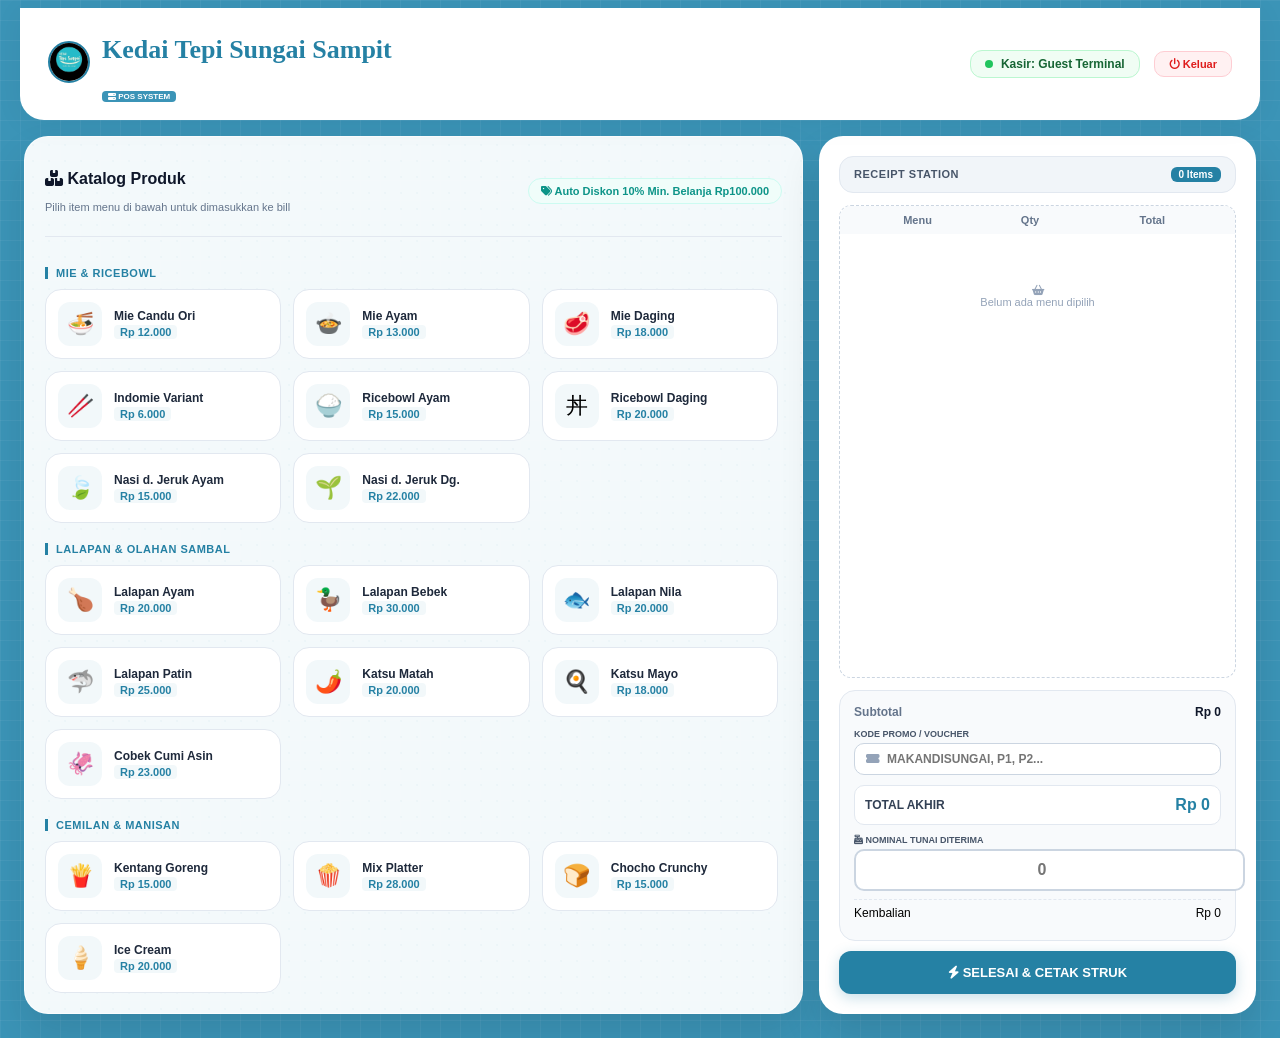
==== menudasbord.html @ a9a83aee "Add files via upload" ====
<!DOCTYPE html>
<html lang="id">
<head>
    <meta charset="UTF-8">
    <meta name="viewport" content="width=device-width, initial-scale=1.0">
    <title>Sistem POS Kasir Pro - Kedai Tepi sungai Sampit</title>
    
    <link rel="preconnect" href="https://fonts.googleapis.com">
    <link rel="preconnect" href="https://fonts.gstatic.com" crossorigin>
    <link href="https://fonts.googleapis.com/css2?family=Plus+Jakarta+Sans:wght@400;500;600;700;800&family=Caveat:wght@700&display=swap" rel="stylesheet">
    <link rel="stylesheet" href="https://cdnjs.cloudflare.com/ajax/libs/font-awesome/6.4.0/css/all.min.css">
    
    <link rel="stylesheet" href="menudasbord.css">
</head>
<body>

    <header class="curved-header">
        <div class="brand-area">
            <div class="logo-wrapper">
                <img src="logo.jpeg" alt="Logo" class="brand-logo">
            </div>
            <div class="brand-text">
                <h1 class="font-khas">Kedai Tepi Sungai Sampit</h1>
                <p class="pos-version-tag"><i class="fa-solid fa-server"></i> POS SYSTEM </p>
            </div>
        </div>
        
        <div class="user-info">
            <div class="status-badge">
                <span class="indicator-online animate-pulse"></span> 
                <span id="display-nama-kasir">Kasir: Pengguna</span>
            </div>
            <a href="login.html" class="btn-logout"><i class="fa-solid fa-power-off"></i> Keluar</a>
        </div>
    </header>

    <div class="dashboard-container">
        
        <section class="products-section glass-panel-katalog">
            <div class="section-header">
                <div class="header-title-group">
                    <h2 class="section-title"><i class="fa-solid fa-boxes-stacked"></i> Katalog Produk</h2>
                    <p class="section-subtitle">Pilih item menu di bawah untuk dimasukkan ke bill</p>
                </div>
                <span class="promo-badge"><i class="fa-solid fa-tags"></i> Auto Diskon 10% Min. Belanja Rp100.000</span>
            </div>
            
            <div class="scrollable-menu-area">
                <div class="category-container">
                    <div class="category-divider">Mie & Ricebowl</div>
                    <div class="products-grid">
                        <div class="product-card" onclick="tambahKeKeranjang('Mie Candu Ori', 12000)">
                            <div class="product-icon">🍜</div>
                            <div class="product-details">
                                <span class="product-name">Mie Candu Ori</span>
                                <span class="product-price-tag">Rp 12.000</span>
                            </div>
                        </div>
                        <div class="product-card" onclick="tambahKeKeranjang('Mie Ayam', 13000)">
                            <div class="product-icon">🍲</div>
                            <div class="product-details">
                                <span class="product-name">Mie Ayam</span>
                                <span class="product-price-tag">Rp 13.000</span>
                            </div>
                        </div>
                        <div class="product-card" onclick="tambahKeKeranjang('Mie Daging', 18000)">
                            <div class="product-icon">🥩</div>
                            <div class="product-details">
                                <span class="product-name">Mie Daging</span>
                                <span class="product-price-tag">Rp 18.000</span>
                            </div>
                        </div>
                        <div class="product-card" onclick="tambahKeKeranjang('Indomie All Variant', 6000)">
                            <div class="product-icon">🥢</div>
                            <div class="product-details">
                                <span class="product-name">Indomie Variant</span>
                                <span class="product-price-tag">Rp 6.000</span>
                            </div>
                        </div>
                        <div class="product-card" onclick="tambahKeKeranjang('Ricebowl Ayam', 15000)">
                            <div class="product-icon">🍚</div>
                            <div class="product-details">
                                <span class="product-name">Ricebowl Ayam</span>
                                <span class="product-price-tag">Rp 15.000</span>
                            </div>
                        </div>
                        <div class="product-card" onclick="tambahKeKeranjang('Ricebowl Daging', 20000)">
                            <div class="product-icon">丼</div>
                            <div class="product-details">
                                <span class="product-name">Ricebowl Daging</span>
                                <span class="product-price-tag">Rp 20.000</span>
                            </div>
                        </div>
                        <div class="product-card" onclick="tambahKeKeranjang('Nasi Jeruk Ayam', 15000)">
                            <div class="product-icon">🍃</div>
                            <div class="product-details">
                                <span class="product-name">Nasi d. Jeruk Ayam</span>
                                <span class="product-price-tag">Rp 15.000</span>
                            </div>
                        </div>
                        <div class="product-card" onclick="tambahKeKeranjang('Nasi Jeruk Daging', 22000)">
                            <div class="product-icon">🌱</div>
                            <div class="product-details">
                                <span class="product-name">Nasi d. Jeruk Dg.</span>
                                <span class="product-price-tag">Rp 22.000</span>
                            </div>
                        </div>
                    </div>
                </div>

                <div class="category-container">
                    <div class="category-divider">Lalapan & Olahan Sambal</div>
                    <div class="products-grid">
                        <div class="product-card" onclick="tambahKeKeranjang('Lalapan Ayam', 20000)">
                            <div class="product-icon">🍗</div>
                            <div class="product-details">
                                <span class="product-name">Lalapan Ayam</span>
                                <span class="product-price-tag">Rp 20.000</span>
                            </div>
                        </div>
                        <div class="product-card" onclick="tambahKeKeranjang('Lalapan Bebek', 30000)">
                            <div class="product-icon">🦆</div>
                            <div class="product-details">
                                <span class="product-name">Lalapan Bebek</span>
                                <span class="product-price-tag">Rp 30.000</span>
                            </div>
                        </div>
                        <div class="product-card" onclick="tambahKeKeranjang('Lalapan Nila', 20000)">
                            <div class="product-icon">🐟</div>
                            <div class="product-details">
                                <span class="product-name">Lalapan Nila</span>
                                <span class="product-price-tag">Rp 20.000</span>
                            </div>
                        </div>
                        <div class="product-card" onclick="tambahKeKeranjang('Lalapan Patin', 25000)">
                            <div class="product-icon">🦈</div>
                            <div class="product-details">
                                <span class="product-name">Lalapan Patin</span>
                                <span class="product-price-tag">Rp 25.000</span>
                            </div>
                        </div>
                        <div class="product-card" onclick="tambahKeKeranjang('Katsu Sambal Matah', 20000)">
                            <div class="product-icon">🌶️</div>
                            <div class="product-details">
                                <span class="product-name">Katsu Matah</span>
                                <span class="product-price-tag">Rp 20.000</span>
                            </div>
                        </div>
                        <div class="product-card" onclick="tambahKeKeranjang('Katsu Saos Mayo', 18000)">
                            <div class="product-icon">🍳</div>
                            <div class="product-details">
                                <span class="product-name">Katsu Mayo</span>
                                <span class="product-price-tag">Rp 18.000</span>
                            </div>
                        </div>
                        <div class="product-card" onclick="tambahKeKeranjang('Cobek Cumi Asin', 23000)">
                            <div class="product-icon">🦑</div>
                            <div class="product-details">
                                <span class="product-name">Cobek Cumi Asin</span>
                                <span class="product-price-tag">Rp 23.000</span>
                            </div>
                        </div>
                    </div>
                </div>

                <div class="category-container">
                    <div class="category-divider">Cemilan & Manisan</div>
                    <div class="products-grid">
                        <div class="product-card" onclick="tambahKeKeranjang('Kentang Goreng', 15000)">
                            <div class="product-icon">🍟</div>
                            <div class="product-details">
                                <span class="product-name">Kentang Goreng</span>
                                <span class="product-price-tag">Rp 15.000</span>
                            </div>
                        </div>
                        <div class="product-card" onclick="tambahKeKeranjang('Mix Platter', 28000)">
                            <div class="product-icon">🍿</div>
                            <div class="product-details">
                                <span class="product-name">Mix Platter</span>
                                <span class="product-price-tag">Rp 28.000</span>
                            </div>
                        </div>
                        <div class="product-card" onclick="tambahKeKeranjang('Roti Chocho Crunchy', 15000)">
                            <div class="product-icon">🍞</div>
                            <div class="product-details">
                                <span class="product-name">Chocho Crunchy</span>
                                <span class="product-price-tag">Rp 15.000</span>
                            </div>
                        </div>
                        <div class="product-card" onclick="tambahKeKeranjang('Ice Cream', 20000)">
                            <div class="product-icon">🍦</div>
                            <div class="product-details">
                                <span class="product-name">Ice Cream</span>
                                <span class="product-price-tag">Rp 20.000</span>
                            </div>
                        </div>
                    </div>
                </div>
            </div>
        </section>

        <section class="cart-section real-receipt">
            <div class="receipt-casual-bar">
                <span class="casual-tag">RECEIPT STATION</span>
                <span class="item-counter-badge" id="total-qty-counter">0 Items</span>
            </div>
            
            <div class="cart-table-container">
                <table class="cart-table">
                    <thead>
                        <tr>
                            <th>Menu</th>
                            <th style="text-align: center; width: 50px;">Qty</th>
                            <th style="text-align: right; width: 90px;">Total</th>
                            <th style="text-align: center; width: 40px;"></th>
                        </tr>
                    </thead>
                    <tbody id="isi-keranjang">
                        <tr id="empty-cart-row">
                            <td colspan="4" class="empty-state-text">
                                <i class="fa-solid fa-basket-shopping"></i><br>Belum ada menu dipilih
                            </td>
                        </tr>
                    </tbody>
                </table>
            </div>

            <div class="checkout-area">
                <div class="summary-row">
                    <span class="lbl">Subtotal</span>
                    <span id="subtotal" class="val bold-val">Rp 0</span>
                </div>
                
                <div class="summary-row automated-discount" id="row-diskon-auto" style="display: none;">
                    <span class="discount-label"><i class="fa-solid fa-circle-percentage"></i> Diskon Otomatis (10%)</span>
                    <span id="diskon-auto-val" class="discount-value">-Rp 0</span>
                </div>

                <div class="promo-input-group">
                    <label class="input-label-sm">KODE PROMO / VOUCHER</label>
                    <div class="input-with-icon">
                        <i class="fa-solid fa-ticket-simple"></i>
                        <input type="text" id="kode-promo" placeholder="MAKANDISUNGAI, P1, P2..." oninput="hitungTotalAkhir()">
                    </div>
                    <div id="promo-status"></div>
                </div>

                <div class="summary-row total-row-box">
                    <span class="total-lbl">TOTAL AKHIR</span>
                    <span id="total-harga" class="total-val">Rp 0</span>
                </div>

                <div class="payment-input">
                    <label class="input-label-sm"><i class="fa-solid fa-cash-register"></i> NOMINAL TUNAI DITERIMA</label>
                    <input type="number" id="uang-bayar" placeholder="0" oninput="hitungKembalian()">
                </div>

                <div class="summary-row change-box">
                    <span class="change-lbl">Kembalian</span>
                    <span id="kembalian" class="change-val">Rp 0</span>
                </div>
            </div>

            <button class="btn-cetak" onclick="prosesTransaksi()">
                <i class="fa-solid fa-bolt"></i> SELESAI & CETAK STRUK
            </button>
        </section>

    </div>

    <script>
window.onload = function() {
    const namaTersimpan = localStorage.getItem('namaKasirAktif');
    
    // Cari elemen tombol/status hijau di header dasbor kamu yang ada teks "Terminal 01 - Active"
    // Kita cari yang mengandung teks 'Terminal 01' untuk diganti namanya
    const statusElements = document.getElementsByTagName('button'); 
    // Atau jika itu berbentuk span/div biasa, kita cari element yang berisi teks tersebut:
    
    // Biar paling akurat dan tidak salah sasaran, cari elemen yang contains teks 'Terminal' 
    // atau ganti baris window.onload kamu dengan ini:
    let elemenStatus = Array.from(document.querySelectorAll('span, div, button, a')).find(el => el.textContent.includes('Terminal 01'));
    
    if (elemenStatus && namaTersimpan) {
        elemenStatus.innerHTML = '<span class="indicator-online"></span> ' + namaTersimpan + ' - Active';
    }
};
        let keranjang = [];
        let subtotal = 0;
        let diskonOtomatis = 0;
        let totalAkhir = 0;

        // FUNGSI UTAMA UNTUK MENGAMBIL NAMA KASIR DARI HALAMAN LOGIN
        window.onload = function() {
            const namaTersimpan = localStorage.getItem('namaKasirAktif');
            if (namaTersimpan) {
                document.getElementById('display-nama-kasir').innerText = "Kasir: " + namaTersimpan;
            } else {
                document.getElementById('display-nama-kasir').innerText = "Kasir: Guest Terminal";
            }
        };

        function tambahKeKeranjang(nama, harga) {
            let itemSama = keranjang.find(item => item.nama === nama);
            if (itemSama) {
                itemSama.qty += 1;
            } else {
                keranjang.push({ nama: nama, harga: harga, qty: 1 });
            }
            updateTampilanKasir();
        }

        function hapusItem(index) {
            keranjang.splice(index, 1);
            updateTampilanKasir();
        }

        function updateTampilanKasir() {
            const tbody = document.getElementById('isi-keranjang');
            tbody.innerHTML = '';
            subtotal = 0;
            let totalQty = 0;

            if (keranjang.length === 0) {
                tbody.innerHTML = `
                    <tr id="empty-cart-row">
                        <td colspan="4" class="empty-state-text">
                            <i class="fa-solid fa-basket-shopping"></i><br>Belum ada menu dipilih
                        </td>
                    </tr>
                `;
                document.getElementById('total-qty-counter').innerText = '0 Items';
            } else {
                keranjang.forEach((item, index) => {
                    let totalItem = item.harga * item.qty;
                    subtotal += totalItem;
                    totalQty += item.qty;

                    tbody.innerHTML += `
                        <tr class="cart-item-row">
                            <td class="item-name">${item.nama}</td>
                            <td class="item-qty">${item.qty}x</td>
                            <td class="item-total">Rp ${totalItem.toLocaleString('id-ID')}</td>
                            <td style="text-align: center;">
                                <button class="btn-delete" onclick="hapusItem(${index})">
                                    <i class="fa-solid fa-trash-can"></i>
                                </button>
                            </td>
                        </tr>
                    `;
                });
                document.getElementById('total-qty-counter').innerText = totalQty + ' Items';
            }

            const rowDiskonAuto = document.getElementById('row-diskon-auto');
            if (subtotal >= 100000) {
                diskonOtomatis = subtotal * 0.10;
                document.getElementById('diskon-auto-val').innerText = '-Rp ' + diskonOtomatis.toLocaleString('id-ID');
                rowDiskonAuto.style.display = 'flex';
            } else {
                diskonOtomatis = 0;
                rowDiskonAuto.style.display = 'none';
            }

            document.getElementById('subtotal').innerText = 'Rp ' + subtotal.toLocaleString('id-ID');
            hitungTotalAkhir(); 
        }

        function hitungTotalAkhir() {
            const kode = document.getElementById('kode-promo').value.toUpperCase().trim();
            const statusPromo = document.getElementById('promo-status');
            let diskonVoucherPersen = 0;

            if (subtotal > 0) {
                if (kode === "MAKANDISUNGAI") {
                    diskonVoucherPersen = 0.05; // 5% diskon tambahan
                    statusPromo.innerText = "✓ Kode MAKANDISUNGAI Aktif: Potongan 5%";
                    statusPromo.className = "success";
                } else if (kode === "P1") {
                    diskonVoucherPersen = 0.10; 
                    statusPromo.innerText = "✓ Kode P1 Aktif: Potongan 10%";
                    statusPromo.className = "success";
                } else if (kode === "P2") {
                    diskonVoucherPersen = 0.25; 
                    statusPromo.innerText = "✓ Kode P2 Aktif: Potongan 25%";
                    statusPromo.className = "success";
                } else if (kode === "P3") {
                    diskonVoucherPersen = 0.15; 
                    statusPromo.innerText = "✓ Kode P3 Aktif: Potongan 15%";
                    statusPromo.className = "success";
                } else if (kode === "P4") {
                    diskonVoucherPersen = 0.05; 
                    statusPromo.innerText = "✓ Kode P4 Aktif: Potongan 5%";
                    statusPromo.className = "success";
                } else {
                    diskonVoucherPersen = 0;
                    if (kode !== "") {
                        statusPromo.innerText = "✗ Kode tidak terdaftar";
                        statusPromo.className = "error";
                    } else {
                        statusPromo.innerText = "";
                    }
                }
            } else {
                diskonVoucherPersen = 0;
                statusPromo.innerText = "";
            }

            let diskonVoucherNilai = subtotal * diskonVoucherPersen;
            totalAkhir = subtotal - diskonOtomatis - diskonVoucherNilai;
            if (totalAkhir < 0) totalAkhir = 0;

            document.getElementById('total-harga').innerText = 'Rp ' + totalAkhir.toLocaleString('id-ID');
            hitungKembalian();
        }

        function hitungKembalian() {
            const uangBayar = parseFloat(document.getElementById('uang-bayar').value) || 0;
            const kembalianSpan = document.getElementById('kembalian');
            
            if (uangBayar >= totalAkhir && totalAkhir > 0) {
                let sisa = uangBayar - totalAkhir;
                kembalianSpan.innerText = 'Rp ' + sisa.toLocaleString('id-ID');
                kembalianSpan.style.color = '#2581a4';
            } else {
                kembalianSpan.innerText = 'Rp 0';
                if(uangBayar < totalAkhir && uangBayar > 0) {
                     kembalianSpan.innerText = 'Nominal Kurang';
                     kembalianSpan.style.color = '#ef4444';
                }
            }
        }

        function prosesTransaksi() {
            const uangBayar = parseFloat(document.getElementById('uang-bayar').value) || 0;

            if (keranjang.length === 0) {
                alert('Keranjang belanja kosong! Silakan pilih menu terlebih dahulu.');
                return;
            }
            if (uangBayar < totalAkhir) {
                alert('Gagal memproses transaksi. Uang tunai yang dibayarkan kurang!');
                return;
            }

            const kode = document.getElementById('kode-promo').value.toUpperCase().trim();
            let rincianStruk = `Total Belanja : Rp ${subtotal.toLocaleString('id-ID')}\n`;
            if(diskonOtomatis > 0) rincianStruk += `Diskon Otomatis (10%) : -Rp ${diskonOtomatis.toLocaleString('id-ID')}\n`;
            
            let voucherPersen = 0;
            if (kode === "MAKANDISUNGAI" || kode === "P4") voucherPersen = 0.05;
            else if (kode === "P1") voucherPersen = 0.10;
            else if (kode === "P2") voucherPersen = 0.25;
            else if (kode === "P3") voucherPersen = 0.15;
            
            if(voucherPersen > 0) {
                rincianStruk += `Voucher Promo (${kode}) : -Rp ${(subtotal * voucherPersen).toLocaleString('id-ID')}\n`;
            }

            rincianStruk += `------------------------------------\n`;
            rincianStruk += `TOTAL BILL    : Rp ${totalAkhir.toLocaleString('id-ID')}\n`;
            rincianStruk += `Tunai Masuk   : Rp ${uangBayar.toLocaleString('id-ID')}\n`;
            rincianStruk += `Kembalian     : Rp ${(uangBayar - totalAkhir).toLocaleString('id-ID')}`;

            alert('======= TRANSMISSION SUCCESS =======\n\n' + rincianStruk + '\n\nStruk berhasil dicetak ke thermal printer!');
            
            keranjang = [];
            document.getElementById('uang-bayar').value = '';
            document.getElementById('kode-promo').value = '';
            updateTampilanKasir();
        }
    </script>
</body>
</html>
---- menudasbord.css ----
/* --- OVERHAUL PREMIUM POS ENGINE v3.0 --- */
•	{
    Box-sizing: border-box;
    Margin: 0;
    Padding: 0;
    -webkit-font-smoothing: antialiased;
}

Body {
    Font-family: ‘Plus Jakarta Sans’, sans-serif;
    /* Menyerasikan background blueprint grid seperti login page milikmu */
    Background-color: #3b94b7;
    Background-image: 
        Linear-gradient(rgba(255,255,255,.05) 1px, transparent 1px),
        Linear-gradient(90deg, rgba(255,255,255,.05) 1px, transparent 1px);
    Background-size: 20px 20px;
    Min-height: 100vh;
    Display: flex;
    Flex-direction: column;
}

.font-khas {
    Font-family: ‘Caveat’, cursive;
    Font-size: 26px !important;
    Color: #2581a4 !important;
    Font-weight: 800;
}

/* --- PERBAIKAN ZONA MERAH: HEADER RINGKAS & MELENGKUNG MODIS --- */
.curved-header {
    Background: #ffffff;
    Padding: 10px 28px; /* Lebih tipis tidak melebar kaku */
    Display: flex;
    Justify-content: space-between;
    Align-items: center;
    Box-shadow: 0 4px 30px rgba(0, 0, 0, 0.05);
    Border-radius: 0 0 24px 24px; /* Sudut bawah dibuat melengkung modern */
    Margin: 0 12px;
    Position: relative;
    z-index: 10;
}

.brand-area {
    Display: flex;
    Align-items: center;
    Gap: 12px;
}

.logo-wrapper .brand-logo {
    Width: 38px;
    Height: 38px;
    Border-radius: 50%;
    Object-fit: cover;
    Border: 2px solid #2581a4;
}

.pos-version-tag {
    Font-size: 8px;
    Color: #ffffff;
    Background: #3b94b7;
    Font-weight: 800;
    Padding: 1px 6px;
    Border-radius: 4px;
    Display: inline-block;
}

.user-info {
    Display: flex;
    Align-items: center;
    Gap: 14px;
}

/* ZONA UNGU: STATUS BADGE LOGIN DINAMIS KASIR */
.status-badge {
    Background: #f0fdf4;
    Color: #166534;
    Padding: 6px 14px;
    Border-radius: 12px;
    Font-size: 12px;
    Font-weight: 700;
    Display: flex;
    Align-items: center;
    Gap: 8px;
    Border: 1px solid #bbf7d0;
}

.indicator-online {
    Width: 8px;
    Height: 8px;
    Background: #22c55e;
    Border-radius: 50%;
}

.btn-logout {
    Background: #fff1f2;
    Color: #df1c1c;
    Padding: 6px 14px;
    Border-radius: 10px;
    Font-size: 11px;
    Font-weight: 700;
    Text-decoration: none;
    Border: 1px solid #fecdd3;
    Transition: all 0.2s;
}
.btn-logout:hover { background: #ffe4e6; }

/* --- GRID MASTER CONTAINER --- */
.dashboard-container {
    Flex: 1;
    Display: flex;
    Padding: 16px;
    Gap: 16px;
}

/* PERBAIKAN ZONA BIRU: PANEL KATALOG DIASAH BIAR GAK POLOS PUTIH */
.glass-panel-katalog {
    Flex: 2.6;
    Background: rgba(255, 255, 255, 0.94);
    /* Memberikan tekstur bayangan grid halus di dalam box katalog */
    Background-image: radial-gradient(rgba(37, 129, 164, 0.03) 1px, transparent 0);
    Background-size: 16px 16px;
    Border-radius: 24px;
    Padding: 20px;
    Border: 1px solid rgba(255, 255, 255, 0.7);
    Box-shadow: 0 20px 40px rgba(0, 0, 0, 0.1);
    Display: flex;
    Flex-direction: column;
}

.section-header {
    Display: flex;
    Justify-content: space-between;
    Align-items: center;
    Border-bottom: 1px solid #e2e8f0;
    Padding-bottom: 12px;
    Margin-bottom: 10px;
}

.header-title-group .section-title {
    Font-size: 16px;
    Font-weight: 800;
    Color: #0f172a;
}

.header-title-group .section-subtitle {
    Font-size: 11px;
    Color: #64748b;
}

.promo-badge {
    Font-size: 11px;
    Background: #f0fdfa;
    Color: #0d9488;
    Padding: 6px 12px;
    Border-radius: 30px;
    Font-weight: 700;
    Border: 1px solid #ccfbf1;
}

.scrollable-menu-area {
    Flex: 1;
    Overflow-y: auto;
    Padding-right: 4px;
}

.category-divider {
    Font-size: 11px;
    Font-weight: 800;
    Text-transform: uppercase;
    Color: #2581a4;
    Letter-spacing: 0.5px;
    Margin: 20px 0 10px 0;
    Border-left: 3.5px solid #2581a4;
    Padding-left: 8px;
}

.products-grid {
    Display: grid;
    Grid-template-columns: repeat(auto-fill, minmax(185px, 1fr));
    Gap: 12px;
}

.product-card {
    Background: #ffffff;
    Border: 1px solid #e2e8f0;
    Border-radius: 16px;
    Padding: 12px;
    Display: flex;
    Align-items: center;
    Gap: 12px;
    Cursor: pointer;
    Transition: all 0.2s ease;
}
.product-card:hover {
    Border-color: #2581a4;
    Box-shadow: 0 8px 20px rgba(37, 129, 164, 0.12);
    Transform: translateY(-2px);
}

.product-icon {
    Font-size: 22px;
    Background: rgba(37, 129, 164, 0.06);
    Width: 44px;
    Height: 44px;
    Display: flex;
    Justify-content: center;
    Align-items: center;
    Border-radius: 12px;
    Flex-shrink: 0;
}

.product-details {
    Display: flex;
    Flex-direction: column;
    Gap: 2px;
}

.product-name {
    Font-size: 12px;
    Font-weight: 700;
    Color: #1e293b;
}

.product-price-tag {
    Font-size: 11px;
    Color: #2581a4;
    Background: rgba(37, 129, 164, 0.06);
    Padding: 1px 6px;
    Border-radius: 4px;
    Font-weight: 800;
    Width: max-content;
}

/* --- PERBAIKAN ZONA HIJAU: GERIGI DIHAPUS, DIGANTI CASUAL STRIP --- */
.real-receipt {
    Flex: 1.4;
    Background: #ffffff;
    Border-radius: 24px;
    Padding: 20px;
    Box-shadow: 0 20px 40px rgba(0,0,0,0.12);
    Display: flex;
    Flex-direction: column;
}

/* Pengganti gerigi hijau, jadi bar judul kasual yang elegan */
.receipt-casual-bar {
    Display: flex;
    Justify-content: space-between;
    Align-items: center;
    Background: #f1f5f9;
    Padding: 10px 14px;
    Border-radius: 14px;
    Margin-bottom: 12px;
    Border: 1px solid #e2e8f0;
}

.casual-tag {
    Font-size: 11px;
    Font-weight: 800;
    Color: #475569;
    Letter-spacing: 0.5px;
}

.item-counter-badge {
    Font-size: 10px;
    Background: #2581a4;
    Color: white;
    Padding: 2px 8px;
    Border-radius: 6px;
    Font-weight: 700;
}

.cart-table-container {
    Flex: 1;
    Overflow-y: auto;
    Margin-bottom: 12px;
    Border: 1px dashed #cbd5e1;
    Border-radius: 12px;
}

.cart-table {
    Width: 100%;
    Border-collapse: collapse;
}

.cart-table th {
    Background: #f8fafc;
    Color: #64748b;
    Padding: 8px 10px;
    Font-size: 11px;
    Font-weight: 700;
}

.cart-item-row td {
    Padding: 10px;
    Border-bottom: 1px dashed #e2e8f0;
    Font-size: 12px;
}

.item-name { font-weight: 600; color: #1e293b; }
.item-qty { text-align: center; font-weight: 700; color: #475569; }
.item-total { text-align: right; font-weight: 800; color: #0f172a; }

.empty-state-text {
    Text-align: center;
    Padding: 50px 0;
    Color: #94a3b8;
    Font-size: 11px;
}

.btn-delete {
    Background: none;
    Border: none;
    Color: #94a3b8;
    Cursor: pointer;
}
.btn-delete:hover { color: #ef4444; }

/* --- CHECKOUT PRICING AREA --- */
.checkout-area {
    Background: #f8fafc;
    Border-radius: 16px;
    Padding: 14px;
    Border: 1px solid #e2e8f0;
}

.summary-row {
    Display: flex;
    Justify-content: space-between;
    Align-items: center;
    Margin-bottom: 6px;
    Font-size: 12px;
}
.summary-row .lbl { color: #64748b; font-weight: 600; }
.summary-row .bold-val { font-weight: 800; color: #0f172a; }

.automated-discount {
    Background: #fff1f2;
    Padding: 6px 10px;
    Border-radius: 8px;
    Border: 1px dashed #fecdd3;
}
.discount-label { color: #dc2626; font-weight: 700; }
.discount-value { color: #b91c1c; font-weight: 800; }

.promo-input-group { margin: 10px 0; }
.input-label-sm {
    Display: block;
    Font-size: 9px;
    Font-weight: 800;
    Color: #475569;
    Margin-bottom: 4px;
}

.input-with-icon {
    Position: relative;
    Display: flex;
    Align-items: center;
}
.input-with-icon i {
    Position: absolute;
    Left: 12px;
    Color: #94a3b8;
    Font-size: 12px;
}
.promo-input-group input {
    Width: 100%;
    Padding: 8px 10px 8px 32px;
    Border: 1px solid #cbd5e1;
    Border-radius: 10px;
    Font-size: 12px;
    Font-weight: 600;
    Outline: none;
}

#promo-status { font-size: 10px; margin-top: 3px; font-weight: 700; }
#promo-status.success { color: #0d9488; }
#promo-status.error { color: #ea580c; }

.total-row-box {
    Background: #ffffff;
    Border: 1px solid #e2e8f0;
    Padding: 10px;
    Border-radius: 10px;
    Margin: 10px 0;
}
.total-lbl { font-size: 12px; font-weight: 800; color: #334155; }
.total-val { font-size: 16px; font-weight: 800; color: #2581a4; }

.payment-input input {
    Width: 100%;
    Padding: 10px;
    Border: 2px solid #cbd5e1;
    Border-radius: 10px;
    Font-size: 16px;
    Font-weight: 800;
    Text-align: center;
    Outline: none;
}
.payment-input input:focus { border-color: #2581a4; }

.change-box {
    Margin-top: 8px;
    Border-top: 1px dashed #e2e8f0;
    Padding-top: 6px;
}

.btn-cetak {
    Width: 100%;
    Padding: 14px;
    Background: #2581a4;
    Color: white;
    Border: none;
    Border-radius: 12px;
    Font-size: 13px;
    Font-weight: 800;
    Cursor: pointer;
    Margin-top: 10px;
    Box-shadow: 0 4px 14px rgba(37, 129, 164, 0.25);
}
.btn-cetak:hover { background: #1b637e; }

@media (max-width: 768px) {
    .dashboard-container { flex-direction: column; }
    .curved-header { margin: 0; border-radius: 0; }
}
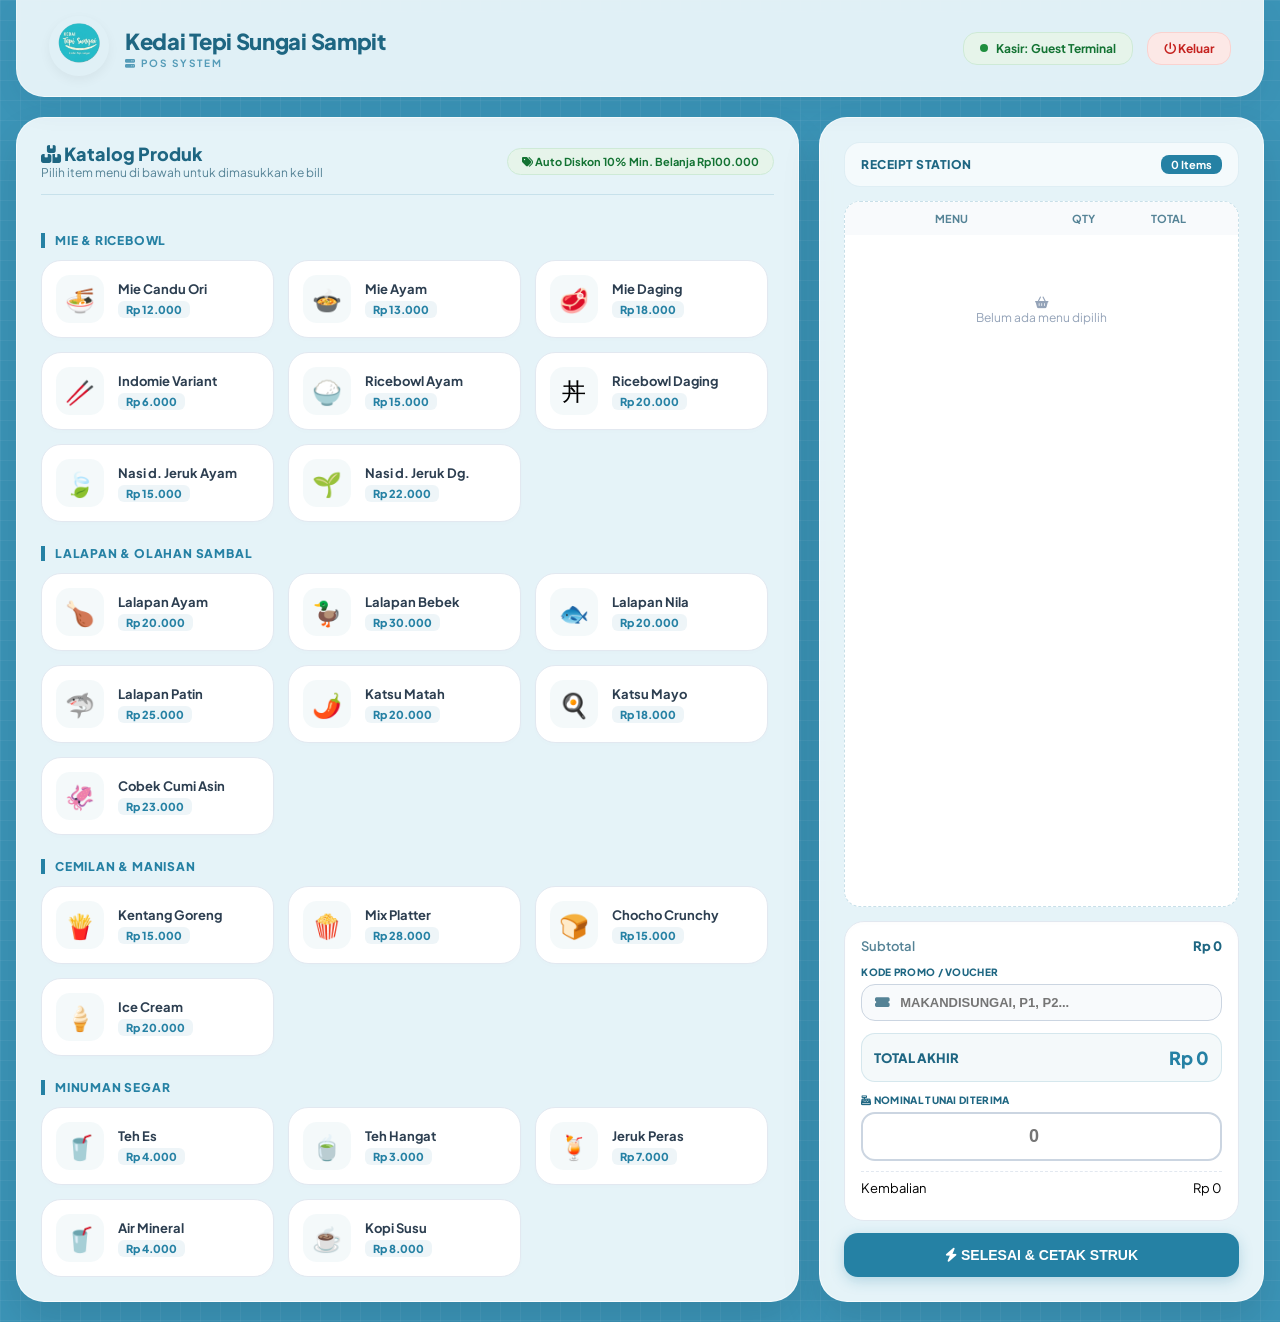
==== commit 0fb9579e: "Add files via upload" ====
--- a/menudasbord.html
+++ b/menudasbord.html
@@ -17,7 +17,7 @@
     <header class="curved-header">
         <div class="brand-area">
             <div class="logo-wrapper">
-                <img src="logo.jpeg" alt="Logo" class="brand-logo">
+                <img src="logo.png" alt="Logo" class="brand-logo">
             </div>
             <div class="brand-text">
                 <h1 class="font-khas">Kedai Tepi Sungai Sampit</h1>
@@ -30,7 +30,7 @@
                 <span class="indicator-online animate-pulse"></span> 
                 <span id="display-nama-kasir">Kasir: Pengguna</span>
             </div>
-            <a href="login.html" class="btn-logout"><i class="fa-solid fa-power-off"></i> Keluar</a>
+            <a href="index.html" class="btn-logout"><i class="fa-solid fa-power-off"></i> Keluar</a>
         </div>
     </header>
 
@@ -196,6 +196,48 @@
                         </div>
                     </div>
                 </div>
+
+                <div class="category-container">
+                    <div class="category-divider">Minuman Segar</div>
+                    <div class="products-grid">
+                        <div class="product-card" onclick="tambahKeKeranjang('Teh Es', 4000)">
+                            <div class="product-icon">🥤</div>
+                            <div class="product-details">
+                                <span class="product-name">Teh Es</span>
+                                <span class="product-price-tag">Rp 4.000</span>
+                            </div>
+                        </div>
+                        <div class="product-card" onclick="tambahKeKeranjang('Teh Hangat', 3000)">
+                            <div class="product-icon">🍵</div>
+                            <div class="product-details">
+                                <span class="product-name">Teh Hangat</span>
+                                <span class="product-price-tag">Rp 3.000</span>
+                            </div>
+                        </div>
+                        <div class="product-card" onclick="tambahKeKeranjang('Jeruk Peras', 7000)">
+                            <div class="product-icon">🍹</div>
+                            <div class="product-details">
+                                <span class="product-name">Jeruk Peras</span>
+                                <span class="product-price-tag">Rp 7.000</span>
+                            </div>
+                        </div>
+                        <div class="product-card" onclick="tambahKeKeranjang('Air Mineral', 4000)">
+                            <div class="product-icon">🥤</div>
+                            <div class="product-details">
+                                <span class="product-name">Air Mineral</span>
+                                <span class="product-price-tag">Rp 4.000</span>
+                            </div>
+                        </div>
+                        <div class="product-card" onclick="tambahKeKeranjang('Kopi Susu', 8000)">
+                            <div class="product-icon">☕</div>
+                            <div class="product-details">
+                                <span class="product-name">Kopi Susu</span>
+                                <span class="product-price-tag">Rp 8.000</span>
+                            </div>
+                        </div>
+                    </div>
+                </div>
+
             </div>
         </section>
 
@@ -267,24 +309,72 @@
         </section>
 
     </div>
+    <div id="receipt-modal-overlay" class="modal-overlay">
+    <div class="receipt-paper animate-slide-up">
+        <div class="receipt-paper-header">
+            <div class="receipt-logo">☕</div>
+            <h3 class="receipt-shop-name">Kedai Tepi Sungai</h3>
+            <p class="receipt-shop-addr">Sampit, Kalimantan Tengah</p>
+            <div class="receipt-line-divider"></div>
+            <div class="receipt-meta-info">
+                <span id="receipt-date-time">24/06/2026 -- 21:24</span>
+                <span id="receipt-cashier-name">Kasir: Pengguna</span>
+            </div>
+            <div class="receipt-line-divider"></div>
+        </div>
+
+        <div class="receipt-paper-body">
+            <table class="receipt-items-table">
+                <tbody id="receipt-items-list">
+                    </tbody>
+            </table>
+            <div class="receipt-line-divider"></div>
+        </div>
+
+        <div class="receipt-paper-footer">
+            <div class="receipt-bill-row">
+                <span>Total Belanja</span>
+                <span id="rcp-subtotal">Rp 0</span>
+            </div>
+            <div class="receipt-bill-row text-danger" id="rcp-row-diskon" style="display: none;">
+                <span>Diskon Otomatis (10%)</span>
+                <span id="rcp-diskon">-Rp 0</span>
+            </div>
+            <div class="receipt-bill-row text-danger" id="rcp-row-voucher" style="display: none;">
+                <span id="rcp-voucher-lbl">Voucher Promo</span>
+                <span id="rcp-voucher-val">-Rp 0</span>
+            </div>
+            <div class="receipt-line-divider"></div>
+            <div class="receipt-bill-row rcp-bold-total">
+                <span>TOTAL BILL</span>
+                <span id="rcp-total">Rp 0</span>
+            </div>
+            <div class="receipt-bill-row">
+                <span>Tunai Masuk</span>
+                <span id="rcp-cash">Rp 0</span>
+            </div>
+            <div class="receipt-bill-row">
+                <span>Kembalian</span>
+                <span id="rcp-change">Rp 0</span>
+            </div>
+            <div class="receipt-line-divider"></div>
+            <p class="receipt-thank-msg">~ Terima Kasih Atas Kunjungan Anda ~<br>Powered by Typoart Engine</p>
+        </div>
+        
+        <div class="receipt-zigzag-bottom"></div>
+    </div>
+
+    <div class="receipt-action-panel">
+        <button class="btn-action-rcp btn-rcp-print" onclick="window.print()">
+            <i class="fa-solid fa-print"></i> Cetak Struk
+        </button>
+        <button class="btn-action-rcp btn-rcp-close" onclick="tutupModalResi()">
+            <i class="fa-solid fa-circle-xmark"></i> Tutup Kasir
+        </button>
+    </div>
+</div>
 
     <script>
-window.onload = function() {
-    const namaTersimpan = localStorage.getItem('namaKasirAktif');
-    
-    // Cari elemen tombol/status hijau di header dasbor kamu yang ada teks "Terminal 01 - Active"
-    // Kita cari yang mengandung teks 'Terminal 01' untuk diganti namanya
-    const statusElements = document.getElementsByTagName('button'); 
-    // Atau jika itu berbentuk span/div biasa, kita cari element yang berisi teks tersebut:
-    
-    // Biar paling akurat dan tidak salah sasaran, cari elemen yang contains teks 'Terminal' 
-    // atau ganti baris window.onload kamu dengan ini:
-    let elemenStatus = Array.from(document.querySelectorAll('span, div, button, a')).find(el => el.textContent.includes('Terminal 01'));
-    
-    if (elemenStatus && namaTersimpan) {
-        elemenStatus.innerHTML = '<span class="indicator-online"></span> ' + namaTersimpan + ' - Active';
-    }
-};
         let keranjang = [];
         let subtotal = 0;
         let diskonOtomatis = 0;
@@ -298,6 +388,12 @@
             } else {
                 document.getElementById('display-nama-kasir').innerText = "Kasir: Guest Terminal";
             }
+
+            // Integrasi logika pengecekan Terminal 01 dari script pertamamu agar tetap berjalan aman
+            let elemenStatus = Array.from(document.querySelectorAll('span, div, button, a')).find(el => el.textContent.includes('Terminal 01'));
+            if (elemenStatus && namaTersimpan) {
+                elemenStatus.innerHTML = '<span class="indicator-online"></span> ' + namaTersimpan + ' - Active';
+            }
         };
 
         function tambahKeKeranjang(nama, harga) {
@@ -305,7 +401,7 @@
             if (itemSama) {
                 itemSama.qty += 1;
             } else {
-                keranjang.push({ nama: nama, harga: harga, qty: 1 });
+                key = keranjang.push({ nama: nama, harga: harga, qty: 1 });
             }
             updateTampilanKasir();
         }
@@ -373,7 +469,7 @@
 
             if (subtotal > 0) {
                 if (kode === "MAKANDISUNGAI") {
-                    diskonVoucherPersen = 0.05; // 5% diskon tambahan
+                    diskonVoucherPersen = 0.05; 
                     statusPromo.innerText = "✓ Kode MAKANDISUNGAI Aktif: Potongan 5%";
                     statusPromo.className = "success";
                 } else if (kode === "P1") {
@@ -431,7 +527,7 @@
             }
         }
 
-        function prosesTransaksi() {
+       function prosesTransaksi() {
             const uangBayar = parseFloat(document.getElementById('uang-bayar').value) || 0;
 
             if (keranjang.length === 0) {
@@ -443,27 +539,68 @@
                 return;
             }
 
+            // 1. SET METADATA STRUK
+            const sekarang = new Date();
+            const formatWaktu = sekarang.toLocaleDateString('id-ID') + ' -- ' + sekarang.toLocaleTimeString('id-ID', {hour: '2-digit', minute:'2-digit'});
+            document.getElementById('receipt-date-time').innerText = formatWaktu;
+            
+            const namaKasir = localStorage.getItem('namaKasirAktif') || "Guest Terminal";
+            document.getElementById('receipt-cashier-name').innerText = "Kasir: " + namaKasir;
+
+            // 2. RENDER DAFTAR BARANG KE DALAM KERTAS STRUK
+            const listResi = document.getElementById('receipt-items-list');
+            listResi.innerHTML = '';
+            
+            keranjang.forEach(item => {
+                let totalItem = item.harga * item.qty;
+                listResi.innerHTML += `
+                    <tr>
+                        <td>${item.nama}</td>
+                        <td class="rcp-item-qty">${item.qty}x</td>
+                        <td class="rcp-item-price">Rp ${totalItem.toLocaleString('id-ID')}</td>
+                    </tr>
+                `;
+            });
+
+            // 3. HITUNG RINCIAN FINANSIAL DI STRUK
+            document.getElementById('rcp-subtotal').innerText = 'Rp ' + subtotal.toLocaleString('id-ID');
+            
+            if (diskonOtomatis > 0) {
+                document.getElementById('rcp-diskon').innerText = '-Rp ' + diskonOtomatis.toLocaleString('id-ID');
+                document.getElementById('rcp-row-diskon').style.display = 'flex';
+            } else {
+                document.getElementById('rcp-row-diskon').style.display = 'none';
+            }
+
             const kode = document.getElementById('kode-promo').value.toUpperCase().trim();
-            let rincianStruk = `Total Belanja : Rp ${subtotal.toLocaleString('id-ID')}\n`;
-            if(diskonOtomatis > 0) rincianStruk += `Diskon Otomatis (10%) : -Rp ${diskonOtomatis.toLocaleString('id-ID')}\n`;
-            
             let voucherPersen = 0;
             if (kode === "MAKANDISUNGAI" || kode === "P4") voucherPersen = 0.05;
             else if (kode === "P1") voucherPersen = 0.10;
             else if (kode === "P2") voucherPersen = 0.25;
             else if (kode === "P3") voucherPersen = 0.15;
+
+            if (voucherPersen > 0) {
+                let nilaiVoucher = subtotal * voucherPersen;
+                document.getElementById('rcp-voucher-lbl').innerText = `Voucher Promo (${kode})`;
+                document.getElementById('rcp-voucher-val').innerText = '-Rp ' + nilaiVoucher.toLocaleString('id-ID');
+                document.getElementById('rcp-row-voucher').style.display = 'flex';
+            } else {
+                document.getElementById('rcp-row-voucher').style.display = 'none';
+            }
+
+            document.getElementById('rcp-total').innerText = 'Rp ' + totalAkhir.toLocaleString('id-ID');
+            document.getElementById('rcp-cash').innerText = 'Rp ' + uangBayar.toLocaleString('id-ID');
+            document.getElementById('rcp-change').innerText = 'Rp ' + (uangBayar - totalAkhir).toLocaleString('id-ID');
+
+            // 4. MUNCULKAN MODAL POPUP ESTETIK
+            document.getElementById('receipt-modal-overlay').style.display = 'flex';
+        }
+
+        // FUNGSI UNTUK MENUTUP MODAL & MERESET KASIR
+        function tutupModalResi() {
+            document.getElementById('receipt-modal-overlay').style.display = 'none';
             
-            if(voucherPersen > 0) {
-                rincianStruk += `Voucher Promo (${kode}) : -Rp ${(subtotal * voucherPersen).toLocaleString('id-ID')}\n`;
-            }
-
-            rincianStruk += `------------------------------------\n`;
-            rincianStruk += `TOTAL BILL    : Rp ${totalAkhir.toLocaleString('id-ID')}\n`;
-            rincianStruk += `Tunai Masuk   : Rp ${uangBayar.toLocaleString('id-ID')}\n`;
-            rincianStruk += `Kembalian     : Rp ${(uangBayar - totalAkhir).toLocaleString('id-ID')}`;
-
-            alert('======= TRANSMISSION SUCCESS =======\n\n' + rincianStruk + '\n\nStruk berhasil dicetak ke thermal printer!');
-            
+            // Bersihkan data kasir setelah transaksi selesai
             keranjang = [];
             document.getElementById('uang-bayar').value = '';
             document.getElementById('kode-promo').value = '';
@@ -471,4 +608,4 @@
         }
     </script>
 </body>
-</html>
+</html>
--- a/menudasbord.css
+++ b/menudasbord.css
@@ -1,426 +1,661 @@
-/* --- OVERHAUL PREMIUM POS ENGINE v3.0 --- */
-•	{
-    Box-sizing: border-box;
-    Margin: 0;
-    Padding: 0;
+/* ==========================================================================
+   OVERHAUL PREMIUM POS ENGINE v3.1 - LOGIN ALIGNED REVISION
+   ========================================================================== */
+:root {
+    /* Base Engine Environment Colors */
+    --ui-bg-ocean-depth: #2c7d9e;
+    --ui-bg-mesh-surface: #3b94b7;
+    --glass-solid-canvas: rgba(240, 249, 252, 0.96);
+    --glass-liquid-canvas: rgba(255, 255, 255, 0.88);
+    --glass-rim-heavy: rgba(255, 255, 255, 0.75);
+    --glass-rim-light: rgba(255, 255, 255, 0.4);
+    
+    /* Strict Synchronization with Login Page Button Primary Identity */
+    --brand-core-color: #2581a4;
+    --brand-dark-gradient: #1e6682;
+    --brand-light-tint: #f0f8fa;
+    --brand-glow-aura: rgba(37, 129, 164, 0.28);
+    --brand-glow-intense: rgba(37, 129, 164, 0.45);
+    
+    /* High Fidelity Status System Badges */
+    --state-success-color: #137333;
+    --state-success-bg: #e6f4ea;
+    --state-success-border: #ceead6;
+    --state-danger-color: #c5221f;
+    --state-danger-bg: #fce8e6;
+    --state-danger-border: #fad2cf;
+    
+    /* Fine-Tuned Typography Palette */
+    --color-text-deep-slate: #0f172a;
+    --color-text-main-charcoal: #1e293b;
+    --color-text-ocean-muted: #4e7385;
+    --color-text-cool-gray: #64748b;
+    
+    /* Smooth Layout Border Radius System */
+    --corner-radius-mega-xl: 28px;
+    --corner-radius-xl: 22px;
+    --corner-radius-lg: 16px;
+    --corner-radius-md: 12px;
+    --corner-radius-sm: 8px;
+    --corner-radius-xs: 5px;
+    
+    /* 3D Shadows Depth Simulator Engine */
+    --shadow-premium-layered-1: 0 25px 60px -15px rgba(15, 34, 53, 0.2);
+    --shadow-premium-layered-2: 0 10px 20px -10px rgba(15, 34, 53, 0.1);
+    --shadow-card-neon-hover: 0 20px 32px -8px rgba(37, 129, 164, 0.22);
+    --shadow-perfect-inset: inset 0 2px 5px rgba(0, 0, 0, 0.03);
+    --shadow-button-active: 0 5px 10px rgba(30, 102, 130, 0.3);
+    
+    /* Animation Timing Library Tokens */
+    --transition-curve-luxurious: cubic-bezier(0.4, 0, 0.2, 1);
+    --transition-speed-fast: 0.15s;
+    --transition-speed-normal: 0.28s;
+}
+
+* {
+    box-sizing: border-box;
+    margin: 0;
+    padding: 0;
     -webkit-font-smoothing: antialiased;
 }
 
-Body {
-    Font-family: ‘Plus Jakarta Sans’, sans-serif;
-    /* Menyerasikan background blueprint grid seperti login page milikmu */
-    Background-color: #3b94b7;
-    Background-image: 
-        Linear-gradient(rgba(255,255,255,.05) 1px, transparent 1px),
-        Linear-gradient(90deg, rgba(255,255,255,.05) 1px, transparent 1px);
-    Background-size: 20px 20px;
-    Min-height: 100vh;
-    Display: flex;
-    Flex-direction: column;
-}
-
+body {
+    font-family: 'Plus Jakarta Sans', sans-serif;
+    /* Menyerasikan background blueprint grid persis seperti login page */
+    background-color: #3b94b7;
+    background-image: 
+        linear-gradient(rgba(255,255,255,.05) 1px, transparent 1px),
+        linear-gradient(90deg, rgba(255,255,255,.05) 1px, transparent 1px);
+    background-size: 20px 20px;
+    min-height: 100vh;
+    display: flex;
+    flex-direction: column;
+}
+
+/* --- ADAPTASI TIPOGRAFI HALAMAN LOGIN --- */
 .font-khas {
-    Font-family: ‘Caveat’, cursive;
-    Font-size: 26px !important;
-    Color: #2581a4 !important;
-    Font-weight: 800;
-}
-
-/* --- PERBAIKAN ZONA MERAH: HEADER RINGKAS & MELENGKUNG MODIS --- */
+    font-family: 'Plus Jakarta Sans', sans-serif; /* Mengikuti font bersih di login */
+    font-size: 22px !important;
+    color: #1e6682 !important;
+    font-weight: 800;
+    letter-spacing: -0.3px;
+}
+
+/* Subtitle POS KASIR tipis di bawah judul */
+.pos-version-tag {
+    font-family: 'Plus Jakarta Sans', sans-serif;
+    font-size: 10px;
+    color: #559cb8;
+    font-weight: 700;
+    text-transform: uppercase;
+    letter-spacing: 2px;
+    margin-top: 2px;
+    background: none; /* Dibuat clean tanpa box kaku */
+    padding: 0;
+}
+
+/* --- RE-DESIGN HEADER (SOFT GLASSMORPHISM) --- */
 .curved-header {
-    Background: #ffffff;
-    Padding: 10px 28px; /* Lebih tipis tidak melebar kaku */
-    Display: flex;
-    Justify-content: space-between;
-    Align-items: center;
-    Box-shadow: 0 4px 30px rgba(0, 0, 0, 0.05);
-    Border-radius: 0 0 24px 24px; /* Sudut bawah dibuat melengkung modern */
-    Margin: 0 12px;
-    Position: relative;
+    background: rgba(239, 248, 251, 0.92); /* Soft-teal tint putih mengkilap seperti card login */
+    backdrop-filter: blur(8px);
+    padding: 16px 32px;
+    display: flex;
+    justify-content: space-between;
+    align-items: center;
+    box-shadow: 0 10px 30px rgba(30, 70, 90, 0.08);
+    border-radius: 0 0 28px 28px; /* Lengkungan modern */
+    margin: 0 16px;
+    border-bottom: 1px solid rgba(255, 255, 255, 0.6);
+    border-left: 1px solid rgba(255, 255, 255, 0.4);
+    border-right: 1px solid rgba(255, 255, 255, 0.4);
+    position: relative;
     z-index: 10;
 }
 
 .brand-area {
-    Display: flex;
-    Align-items: center;
-    Gap: 12px;
+    display: flex;
+    align-items: center;
+    gap: 16px;
 }
 
 .logo-wrapper .brand-logo {
-    Width: 38px;
-    Height: 38px;
-    Border-radius: 50%;
-    Object-fit: cover;
-    Border: 2px solid #2581a4;
-}
-
-.pos-version-tag {
-    Font-size: 8px;
-    Color: #ffffff;
-    Background: #3b94b7;
-    Font-weight: 800;
-    Padding: 1px 6px;
-    Border-radius: 4px;
-    Display: inline-block;
+    width: 60px; /* Ukuran proporsional, tidak kebesaran kaku */
+    height: 60px;
+    border-radius: 50%;
+    object-fit: cover;
+    box-shadow: 0 4px 12px rgba(0, 0, 0, 0.05);
 }
 
 .user-info {
-    Display: flex;
-    Align-items: center;
-    Gap: 14px;
-}
-
-/* ZONA UNGU: STATUS BADGE LOGIN DINAMIS KASIR */
+    display: flex;
+    align-items: center;
+    gap: 14px;
+}
+
+/* Status Badge Login Kasir */
 .status-badge {
-    Background: #f0fdf4;
-    Color: #166534;
-    Padding: 6px 14px;
-    Border-radius: 12px;
-    Font-size: 12px;
-    Font-weight: 700;
-    Display: flex;
-    Align-items: center;
-    Gap: 8px;
-    Border: 1px solid #bbf7d0;
+    background: #e6f4ea;
+    color: #137333;
+    padding: 8px 16px;
+    border-radius: 14px;
+    font-size: 12px;
+    font-weight: 700;
+    display: flex;
+    align-items: center;
+    gap: 8px;
+    border: 1px solid #ceead6;
 }
 
 .indicator-online {
-    Width: 8px;
-    Height: 8px;
-    Background: #22c55e;
-    Border-radius: 50%;
+    width: 8px;
+    height: 8px;
+    background: #1e8e3e;
+    border-radius: 50%;
 }
 
 .btn-logout {
-    Background: #fff1f2;
-    Color: #df1c1c;
-    Padding: 6px 14px;
-    Border-radius: 10px;
-    Font-size: 11px;
-    Font-weight: 700;
-    Text-decoration: none;
-    Border: 1px solid #fecdd3;
-    Transition: all 0.2s;
-}
-.btn-logout:hover { background: #ffe4e6; }
+    background: #fce8e6;
+    color: #c5221f;
+    padding: 8px 16px;
+    border-radius: 14px;
+    font-size: 12px;
+    font-weight: 700;
+    text-decoration: none;
+    border: 1px solid #fad2cf;
+    transition: all 0.2s ease;
+}
+.btn-logout:hover { 
+    background: #fbc7c3; 
+}
 
 /* --- GRID MASTER CONTAINER --- */
 .dashboard-container {
-    Flex: 1;
-    Display: flex;
-    Padding: 16px;
-    Gap: 16px;
-}
-
-/* PERBAIKAN ZONA BIRU: PANEL KATALOG DIASAH BIAR GAK POLOS PUTIH */
+    flex: 1;
+    display: flex;
+    padding: 20px 16px;
+    gap: 20px;
+}
+
+/* --- PANEL KATALOG: MENYAMAKAN WARNA CARD LOGIN --- */
 .glass-panel-katalog {
-    Flex: 2.6;
-    Background: rgba(255, 255, 255, 0.94);
-    /* Memberikan tekstur bayangan grid halus di dalam box katalog */
-    Background-image: radial-gradient(rgba(37, 129, 164, 0.03) 1px, transparent 0);
-    Background-size: 16px 16px;
-    Border-radius: 24px;
-    Padding: 20px;
-    Border: 1px solid rgba(255, 255, 255, 0.7);
-    Box-shadow: 0 20px 40px rgba(0, 0, 0, 0.1);
-    Display: flex;
-    Flex-direction: column;
+    flex: 2.6;
+    background: rgba(239, 248, 251, 0.95); /* Mengambil warna dasar card login */
+    backdrop-filter: blur(10px);
+    border-radius: 28px;
+    padding: 24px;
+    border: 1px solid rgba(255, 255, 255, 0.7);
+    box-shadow: 0 20px 40px rgba(0, 0, 0, 0.1);
+    display: flex;
+    flex-direction: column;
 }
 
 .section-header {
-    Display: flex;
-    Justify-content: space-between;
-    Align-items: center;
-    Border-bottom: 1px solid #e2e8f0;
-    Padding-bottom: 12px;
-    Margin-bottom: 10px;
+    display: flex;
+    justify-content: space-between;
+    align-items: center;
+    border-bottom: 1px solid rgba(37, 129, 164, 0.15);
+    padding-bottom: 14px;
+    margin-bottom: 14px;
 }
 
 .header-title-group .section-title {
-    Font-size: 16px;
-    Font-weight: 800;
-    Color: #0f172a;
+    font-size: 18px;
+    font-weight: 800;
+    color: #1e6682; /* Menggunakan warna aksen gelap login */
 }
 
 .header-title-group .section-subtitle {
-    Font-size: 11px;
-    Color: #64748b;
+    font-size: 12px;
+    color: #558396;
 }
 
 .promo-badge {
-    Font-size: 11px;
-    Background: #f0fdfa;
-    Color: #0d9488;
-    Padding: 6px 12px;
-    Border-radius: 30px;
-    Font-weight: 700;
-    Border: 1px solid #ccfbf1;
+    font-size: 11px;
+    background: #e6f4ea;
+    color: #137333;
+    padding: 6px 14px;
+    border-radius: 30px;
+    font-weight: 700;
+    border: 1px solid #ceead6;
 }
 
 .scrollable-menu-area {
-    Flex: 1;
-    Overflow-y: auto;
-    Padding-right: 4px;
+    flex: 1;
+    overflow-y: auto;
+    padding-right: 6px;
 }
 
 .category-divider {
-    Font-size: 11px;
-    Font-weight: 800;
-    Text-transform: uppercase;
-    Color: #2581a4;
-    Letter-spacing: 0.5px;
-    Margin: 20px 0 10px 0;
-    Border-left: 3.5px solid #2581a4;
-    Padding-left: 8px;
+    font-size: 12px;
+    font-weight: 800;
+    text-transform: uppercase;
+    color: #2581a4;
+    letter-spacing: 0.8px;
+    margin: 24px 0 12px 0;
+    border-left: 4px solid #2581a4;
+    padding-left: 10px;
 }
 
 .products-grid {
-    Display: grid;
-    Grid-template-columns: repeat(auto-fill, minmax(185px, 1fr));
-    Gap: 12px;
-}
-
+    display: grid;
+    grid-template-columns: repeat(auto-fill, minmax(190px, 1fr));
+    gap: 14px;
+}
+
+/* --- CARD PRODUK LEBIH CLEAN & EMBOSSED --- */
 .product-card {
-    Background: #ffffff;
-    Border: 1px solid #e2e8f0;
-    Border-radius: 16px;
-    Padding: 12px;
-    Display: flex;
-    Align-items: center;
-    Gap: 12px;
-    Cursor: pointer;
-    Transition: all 0.2s ease;
-}
+    background: #ffffff;
+    border: 1px solid #e2e8f0;
+    border-radius: 20px; /* Lengkungan sudut disamakan dengan field input login */
+    padding: 14px;
+    display: flex;
+    align-items: center;
+    gap: 14px;
+    cursor: pointer;
+    transition: all 0.25s ease;
+    box-shadow: 0 2px 6px rgba(0,0,0,0.01);
+}
+
 .product-card:hover {
-    Border-color: #2581a4;
-    Box-shadow: 0 8px 20px rgba(37, 129, 164, 0.12);
-    Transform: translateY(-2px);
+    border-color: #2581a4;
+    box-shadow: 0 10px 20px rgba(37, 129, 164, 0.12);
+    transform: translateY(-3px);
+    background: #fbfefe;
 }
 
 .product-icon {
-    Font-size: 22px;
-    Background: rgba(37, 129, 164, 0.06);
-    Width: 44px;
-    Height: 44px;
-    Display: flex;
-    Justify-content: center;
-    Align-items: center;
-    Border-radius: 12px;
-    Flex-shrink: 0;
+    font-size: 24px;
+    background: rgba(37, 129, 164, 0.05);
+    width: 48px;
+    height: 48px;
+    display: flex;
+    justify-content: center;
+    align-items: center;
+    border-radius: 14px;
+    flex-shrink: 0;
 }
 
 .product-details {
-    Display: flex;
-    Flex-direction: column;
-    Gap: 2px;
+    display: flex;
+    flex-direction: column;
+    gap: 4px;
 }
 
 .product-name {
-    Font-size: 12px;
-    Font-weight: 700;
-    Color: #1e293b;
+    font-size: 13px;
+    font-weight: 700;
+    color: #2c3e50;
 }
 
 .product-price-tag {
-    Font-size: 11px;
-    Color: #2581a4;
-    Background: rgba(37, 129, 164, 0.06);
-    Padding: 1px 6px;
-    Border-radius: 4px;
-    Font-weight: 800;
-    Width: max-content;
-}
-
-/* --- PERBAIKAN ZONA HIJAU: GERIGI DIHAPUS, DIGANTI CASUAL STRIP --- */
+    font-size: 11px;
+    color: #2581a4;
+    background: rgba(37, 129, 164, 0.08);
+    padding: 2px 8px;
+    border-radius: 6px;
+    font-weight: 800;
+    width: max-content;
+}
+
+/* --- PANEL RECEIPT STATION RIGHT SIDE --- */
 .real-receipt {
-    Flex: 1.4;
-    Background: #ffffff;
-    Border-radius: 24px;
-    Padding: 20px;
-    Box-shadow: 0 20px 40px rgba(0,0,0,0.12);
-    Display: flex;
-    Flex-direction: column;
-}
-
-/* Pengganti gerigi hijau, jadi bar judul kasual yang elegan */
+    flex: 1.4;
+    background: rgba(239, 248, 251, 0.95); /* Menyelaraskan sisi kanan */
+    backdrop-filter: blur(10px);
+    border-radius: 28px;
+    padding: 24px;
+    box-shadow: 0 20px 40px rgba(0,0,0,0.1);
+    border: 1px solid rgba(255, 255, 255, 0.7);
+    display: flex;
+    flex-direction: column;
+}
+
 .receipt-casual-bar {
-    Display: flex;
-    Justify-content: space-between;
-    Align-items: center;
-    Background: #f1f5f9;
-    Padding: 10px 14px;
-    Border-radius: 14px;
-    Margin-bottom: 12px;
-    Border: 1px solid #e2e8f0;
+    display: flex;
+    justify-content: space-between;
+    align-items: center;
+    background: rgba(255, 255, 255, 0.6);
+    padding: 12px 16px;
+    border-radius: 16px;
+    margin-bottom: 14px;
+    border: 1px solid rgba(37, 129, 164, 0.1);
 }
 
 .casual-tag {
-    Font-size: 11px;
-    Font-weight: 800;
-    Color: #475569;
-    Letter-spacing: 0.5px;
+    font-size: 12px;
+    font-weight: 800;
+    color: #1e6682;
+    letter-spacing: 0.5px;
 }
 
 .item-counter-badge {
-    Font-size: 10px;
-    Background: #2581a4;
-    Color: white;
-    Padding: 2px 8px;
-    Border-radius: 6px;
-    Font-weight: 700;
+    font-size: 11px;
+    background: #2581a4;
+    color: white;
+    padding: 3px 10px;
+    border-radius: 8px;
+    font-weight: 700;
 }
 
 .cart-table-container {
-    Flex: 1;
-    Overflow-y: auto;
-    Margin-bottom: 12px;
-    Border: 1px dashed #cbd5e1;
-    Border-radius: 12px;
+    flex: 1;
+    overflow-y: auto;
+    margin-bottom: 14px;
+    border: 1px dashed rgba(37, 129, 164, 0.25);
+    background: #ffffff;
+    border-radius: 16px;
 }
 
 .cart-table {
-    Width: 100%;
-    Border-collapse: collapse;
+    width: 100%;
+    border-collapse: collapse;
 }
 
 .cart-table th {
-    Background: #f8fafc;
-    Color: #64748b;
-    Padding: 8px 10px;
-    Font-size: 11px;
-    Font-weight: 700;
+    background: #f8fafc;
+    color: #558396;
+    padding: 10px 12px;
+    font-size: 11px;
+    font-weight: 700;
+    text-transform: uppercase;
 }
 
 .cart-item-row td {
-    Padding: 10px;
-    Border-bottom: 1px dashed #e2e8f0;
-    Font-size: 12px;
-}
-
-.item-name { font-weight: 600; color: #1e293b; }
-.item-qty { text-align: center; font-weight: 700; color: #475569; }
-.item-total { text-align: right; font-weight: 800; color: #0f172a; }
+    padding: 12px;
+    border-bottom: 1px dashed #e2e8f0;
+    font-size: 13px;
+}
+
+.item-name { font-weight: 600; color: #2c3e50; }
+.item-qty { text-align: center; font-weight: 700; color: #558396; }
+.item-total { text-align: right; font-weight: 800; color: #1e6682; }
 
 .empty-state-text {
-    Text-align: center;
-    Padding: 50px 0;
-    Color: #94a3b8;
-    Font-size: 11px;
+    text-align: center;
+    padding: 60px 0;
+    color: #94a3b8;
+    font-size: 12px;
 }
 
 .btn-delete {
-    Background: none;
-    Border: none;
-    Color: #94a3b8;
-    Cursor: pointer;
-}
-.btn-delete:hover { color: #ef4444; }
+    background: none;
+    border: none;
+    color: #94a3b8;
+    cursor: pointer;
+}
+.btn-delete:hover { color: #c5221f; }
 
 /* --- CHECKOUT PRICING AREA --- */
 .checkout-area {
-    Background: #f8fafc;
-    Border-radius: 16px;
-    Padding: 14px;
-    Border: 1px solid #e2e8f0;
+    background: #ffffff;
+    border-radius: 20px;
+    padding: 16px;
+    border: 1px solid #e2e8f0;
+    box-shadow: inset 0 2px 4px rgba(0,0,0,0.01);
 }
 
 .summary-row {
-    Display: flex;
-    Justify-content: space-between;
-    Align-items: center;
-    Margin-bottom: 6px;
-    Font-size: 12px;
-}
-.summary-row .lbl { color: #64748b; font-weight: 600; }
-.summary-row .bold-val { font-weight: 800; color: #0f172a; }
+    display: flex;
+    justify-content: space-between;
+    align-items: center;
+    margin-bottom: 8px;
+    font-size: 13px;
+}
+.summary-row .lbl { color: #558396; font-weight: 600; }
+.summary-row .bold-val { font-weight: 800; color: #1e6682; }
 
 .automated-discount {
-    Background: #fff1f2;
-    Padding: 6px 10px;
-    Border-radius: 8px;
-    Border: 1px dashed #fecdd3;
-}
-.discount-label { color: #dc2626; font-weight: 700; }
-.discount-value { color: #b91c1c; font-weight: 800; }
-
-.promo-input-group { margin: 10px 0; }
+    background: #fce8e6;
+    padding: 8px 12px;
+    border-radius: 10px;
+    border: 1px dashed #fad2cf;
+}
+.discount-label { color: #c5221f; font-weight: 700; }
+.discount-value { color: #c5221f; font-weight: 800; }
+
+.promo-input-group { margin: 12px 0; }
 .input-label-sm {
-    Display: block;
-    Font-size: 9px;
-    Font-weight: 800;
-    Color: #475569;
-    Margin-bottom: 4px;
+    display: block;
+    font-size: 10px;
+    font-weight: 800;
+    color: #1e6682;
+    margin-bottom: 6px;
+    letter-spacing: 0.3px;
 }
 
 .input-with-icon {
-    Position: relative;
-    Display: flex;
-    Align-items: center;
+    position: relative;
+    display: flex;
+    align-items: center;
 }
 .input-with-icon i {
-    Position: absolute;
-    Left: 12px;
-    Color: #94a3b8;
-    Font-size: 12px;
+    position: absolute;
+    left: 14px;
+    color: #558396;
+    font-size: 13px;
 }
 .promo-input-group input {
-    Width: 100%;
-    Padding: 8px 10px 8px 32px;
-    Border: 1px solid #cbd5e1;
-    Border-radius: 10px;
-    Font-size: 12px;
-    Font-weight: 600;
-    Outline: none;
-}
-
-#promo-status { font-size: 10px; margin-top: 3px; font-weight: 700; }
-#promo-status.success { color: #0d9488; }
-#promo-status.error { color: #ea580c; }
+    width: 100%;
+    padding: 10px 12px 10px 38px;
+    border: 1px solid #cbd5e1;
+    border-radius: 14px; /* Samakan lengkungan input login */
+    font-size: 13px;
+    font-weight: 600;
+    outline: none;
+    background: #f8fafc;
+}
+.promo-input-group input:focus {
+    border-color: #2581a4;
+    background: #ffffff;
+}
+
+#promo-status { font-size: 11px; margin-top: 4px; font-weight: 700; }
+#promo-status.success { color: #137333; }
+#promo-status.error { color: #c5221f; }
 
 .total-row-box {
-    Background: #ffffff;
-    Border: 1px solid #e2e8f0;
-    Padding: 10px;
-    Border-radius: 10px;
-    Margin: 10px 0;
-}
-.total-lbl { font-size: 12px; font-weight: 800; color: #334155; }
-.total-val { font-size: 16px; font-weight: 800; color: #2581a4; }
-
+    background: rgba(37, 129, 164, 0.05);
+    border: 1px solid rgba(37, 129, 164, 0.15);
+    padding: 12px;
+    border-radius: 14px;
+    margin: 12px 0;
+}
+.total-lbl { font-size: 13px; font-weight: 800; color: #1e6682; }
+.total-val { font-size: 18px; font-weight: 800; color: #2581a4; }
+
+/* Kolom Pembayaran Tunai (Meniru Tombol Masuk Login) */
 .payment-input input {
-    Width: 100%;
-    Padding: 10px;
-    Border: 2px solid #cbd5e1;
-    Border-radius: 10px;
-    Font-size: 16px;
-    Font-weight: 800;
-    Text-align: center;
-    Outline: none;
-}
-.payment-input input:focus { border-color: #2581a4; }
+    width: 100%;
+    padding: 12px;
+    border: 2px solid #cbd5e1;
+    border-radius: 14px;
+    font-size: 18px;
+    font-weight: 800;
+    text-align: center;
+    outline: none;
+    color: #1e6682;
+    background: #ffffff;
+}
+.payment-input input:focus { 
+    border-color: #2581a4; 
+    box-shadow: 0 0 0 3px rgba(37, 129, 164, 0.1);
+}
 
 .change-box {
-    Margin-top: 8px;
-    Border-top: 1px dashed #e2e8f0;
-    Padding-top: 6px;
-}
-
+    margin-top: 10px;
+    border-top: 1px dashed #e2e8f0;
+    padding-top: 8px;
+}
+
+/* TOMBOL MASUK KASIR KUSTOM (100% Gaya Tombol 'Masuk' Halaman Login) */
 .btn-cetak {
-    Width: 100%;
-    Padding: 14px;
-    Background: #2581a4;
-    Color: white;
-    Border: none;
-    Border-radius: 12px;
-    Font-size: 13px;
-    Font-weight: 800;
-    Cursor: pointer;
-    Margin-top: 10px;
-    Box-shadow: 0 4px 14px rgba(37, 129, 164, 0.25);
-}
-.btn-cetak:hover { background: #1b637e; }
+    width: 100%;
+    padding: 14px;
+    background: #2581a4; /* Mengambil warna tombol 'Masuk' milikmu */
+    color: white;
+    border: none;
+    border-radius: 14px; /* Melengkung proporsional */
+    font-size: 14px;
+    font-weight: 800;
+    cursor: pointer;
+    margin-top: 12px;
+    box-shadow: 0 4px 14px rgba(37, 129, 164, 0.25);
+    transition: all 0.2s ease;
+}
+.btn-cetak:hover { 
+    background: #1b637e;
+    transform: translateY(-1px);
+}
 
 @media (max-width: 768px) {
     .dashboard-container { flex-direction: column; }
     .curved-header { margin: 0; border-radius: 0; }
 }
+/* ==========================================================================
+   CUSTOM MODAL RECEIPT SYSTEM DESIGN BY TYPOART
+   ========================================================================== */
+.modal-overlay {
+    position: fixed;
+    top: 0;
+    left: 0;
+    width: 100%;
+    height: 100%;
+    background: rgba(15, 23, 42, 0.65);
+    backdrop-filter: blur(6px);
+    display: none; /* Default hidden */
+    justify-content: center;
+    align-items: center;
+    flex-direction: column;
+    z-index: 9999;
+    overflow-y: auto;
+    padding: 20px 0;
+}
+
+/* Kertas Struk Belanja */
+.receipt-paper {
+    background: #ffffff;
+    width: 340px;
+    padding: 24px 24px 10px 24px;
+    box-shadow: 0 25px 50px -12px rgba(0, 0, 0, 0.4);
+    font-family: 'Courier New', Courier, monospace;
+    color: #1a1a1a;
+    position: relative;
+    border-radius: 4px 4px 0 0;
+}
+
+.receipt-paper-header { text-align: center; }
+.receipt-logo { font-size: 28px; margin-bottom: 4px; }
+.receipt-shop-name { font-size: 18px; font-weight: 700; color: #111; letter-spacing: -0.5px; }
+.receipt-shop-addr { font-size: 11px; color: #666; margin-top: 2px; }
+
+.receipt-line-divider {
+    border-top: 1px dashed #333;
+    margin: 12px 0;
+    width: 100%;
+}
+
+.receipt-meta-info {
+    display: flex;
+    justify-content: space-between;
+    font-size: 11px;
+    color: #444;
+}
+
+/* Tabel Item di Struk */
+.receipt-items-table {
+    width: 100%;
+    border-collapse: collapse;
+    font-size: 12px;
+}
+.receipt-items-table tr td { padding: 4px 0; vertical-align: top; }
+.rcp-item-qty { width: 40px; color: #555; }
+.rcp-item-price { text-align: right; font-weight: bold; }
+
+/* Penghitungan Finansial Struk */
+.receipt-bill-row {
+    display: flex;
+    justify-content: space-between;
+    font-size: 12px;
+    margin-bottom: 5px;
+}
+.rcp-bold-total {
+    font-size: 15px;
+    font-weight: bold;
+    margin: 8px 0;
+    color: #000;
+}
+.receipt-thank-msg {
+    text-align: center;
+    font-size: 11px;
+    color: #555;
+    margin: 14px 0;
+    line-height: 1.5;
+}
+
+/* Efek Sobekan Gerigi Kertas Thermal */
+.receipt-zigzag-bottom {
+    position: absolute;
+    bottom: -10px;
+    left: 0;
+    width: 100%;
+    height: 100%;
+    background-image: linear-gradient(135deg, #ffffff 5px, transparent 0), linear-gradient(-135deg, #ffffff 5px, transparent 0);
+    background-size: 10px 10px;
+    background-repeat: repeat-x;
+    background-position: bottom;
+    pointer-events: none;
+}
+
+/* Sesi Tombol Kontrol */
+.receipt-action-panel {
+    margin-top: 24px;
+    display: flex;
+    gap: 12px;
+    width: 340px;
+}
+.btn-action-rcp {
+    flex: 1;
+    padding: 12px;
+    border: none;
+    border-radius: 12px;
+    font-family: 'Plus Jakarta Sans', sans-serif;
+    font-size: 13px;
+    font-weight: 700;
+    cursor: pointer;
+    display: flex;
+    align-items: center;
+    justify-content: center;
+    gap: 8px;
+    transition: all 0.2s ease;
+}
+.btn-rcp-print {
+    background: #2581a4;
+    color: white;
+    box-shadow: 0 4px 12px rgba(37, 129, 164, 0.3);
+}
+.btn-rcp-print:hover { background: #1e6682; }
+.btn-rcp-close {
+    background: rgba(255, 255, 255, 0.15);
+    color: white;
+    border: 1px solid rgba(255, 255, 255, 0.3);
+    backdrop-filter: blur(4px);
+}
+.btn-rcp-close:hover { background: rgba(255, 255, 255, 0.25); }
+
+/* Animasi Masuk Ringan */
+.animate-slide-up {
+    animation: rcpSlideUp 0.35s cubic-bezier(0.34, 1.56, 0.64, 1) forwards;
+}
+@keyframes rcpSlideUp {
+    from { transform: translateY(30px); opacity: 0; }
+    to { transform: translateY(0); opacity: 1; }
+}
+
+/* Penyesuaian saat mode Cetak Printer Terbuka */
+@media print {
+    body * { visibility: hidden; }
+    #receipt-modal-overlay, #receipt-modal-overlay * { visibility: visible; }
+    #receipt-modal-overlay { position: absolute; left: 0; top: 0; background: none; display: flex !important; }
+    .receipt-action-panel { display: none; }
+    .receipt-paper { box-shadow: none; padding: 0; width: 100%; }
+}
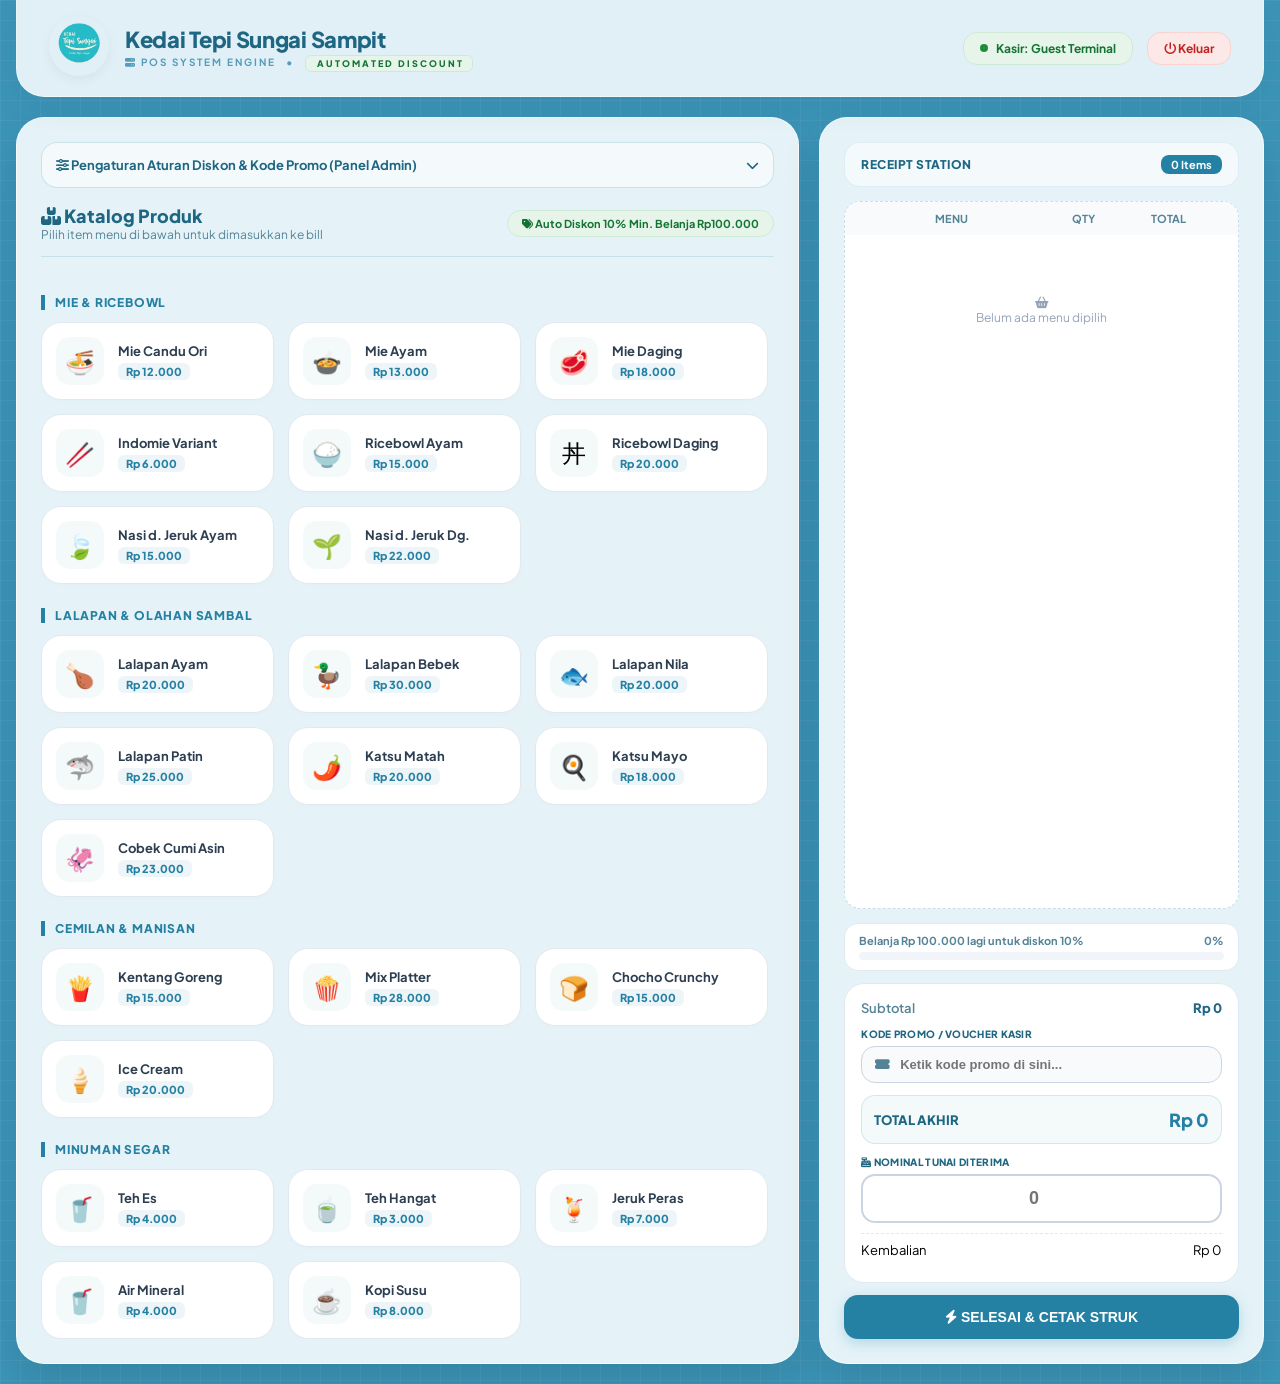
==== commit 926db1d7: "Add files via upload" ====
--- a/menudasbord.html
+++ b/menudasbord.html
@@ -3,14 +3,130 @@
 <head>
     <meta charset="UTF-8">
     <meta name="viewport" content="width=device-width, initial-scale=1.0">
-    <title>Sistem POS Kasir Pro - Kedai Tepi sungai Sampit</title>
+    <title>Sistem POS Kasir Pro - Kedai Tepi Sungai Sampit</title>
     
     <link rel="preconnect" href="https://fonts.googleapis.com">
     <link rel="preconnect" href="https://fonts.gstatic.com" crossorigin>
-    <link href="https://fonts.googleapis.com/css2?family=Plus+Jakarta+Sans:wght@400;500;600;700;800&family=Caveat:wght@700&display=swap" rel="stylesheet">
+    <link href="https://fonts.googleapis.com/css2?family=Plus+Jakarta+Sans:wght@400;500;600;700;800&display=swap" rel="stylesheet">
     <link rel="stylesheet" href="https://cdnjs.cloudflare.com/ajax/libs/font-awesome/6.4.0/css/all.min.css">
     
     <link rel="stylesheet" href="menudasbord.css">
+    
+    <style>
+        /* TAMBAHAN STYLE UNTUK FITUR BARU AGAR MENYATU DENGAN PREMIUM POS ENGINE v3.1 */
+        .admin-config-panel {
+            background: rgba(255, 255, 255, 0.6);
+            border: 1px solid rgba(37, 129, 164, 0.2);
+            border-radius: 16px;
+            margin-bottom: 16px;
+            padding: 14px;
+            transition: all 0.3s ease;
+        }
+        .admin-panel-header {
+            display: flex;
+            justify-content: space-between;
+            align-items: center;
+            cursor: pointer;
+            font-weight: 700;
+            color: #1e6682;
+            font-size: 13px;
+        }
+        .admin-panel-body {
+            display: none;
+            margin-top: 12px;
+            padding-top: 12px;
+            border-top: 1px dashed rgba(37, 129, 164, 0.2);
+        }
+        .admin-grid {
+            display: grid;
+            grid-template-columns: repeat(auto-fit, minmax(140px, 1fr));
+            gap: 10px;
+            margin-bottom: 12px;
+        }
+        .admin-input-group label {
+            display: block;
+            font-size: 10px;
+            font-weight: 700;
+            color: #558396;
+            margin-bottom: 4px;
+        }
+        .admin-input-group input, .admin-input-group select {
+            width: 100%;
+            padding: 6px 10px;
+            border: 1px solid #cbd5e1;
+            border-radius: 8px;
+            font-size: 12px;
+            font-weight: 600;
+            outline: none;
+        }
+        .btn-admin-save {
+            background: #2581a4;
+            color: white;
+            border: none;
+            padding: 6px 12px;
+            border-radius: 8px;
+            font-size: 11px;
+            font-weight: 700;
+            cursor: pointer;
+        }
+        .promo-list-mini {
+            max-height: 90px;
+            overflow-y: auto;
+            background: #ffffff;
+            border-radius: 8px;
+            border: 1px solid #e2e8f0;
+            padding: 6px;
+            margin-top: 8px;
+        }
+        .promo-item-row {
+            display: flex;
+            justify-content: space-between;
+            align-items: center;
+            font-size: 11px;
+            padding: 4px;
+            border-bottom: 1px solid #f1f5f9;
+        }
+        .btn-del-promo {
+            background: none;
+            border: none;
+            color: #cbd5e1;
+            cursor: pointer;
+        }
+        .btn-del-promo:hover { color: #c5221f; }
+        
+        /* Progress Bar Highlighter Diskon Otomatis */
+        .discount-progress-container {
+            background: #ffffff;
+            border: 1px solid #e2e8f0;
+            border-radius: 14px;
+            padding: 10px 14px;
+            margin-bottom: 12px;
+        }
+        .progress-text-info {
+            display: flex;
+            justify-content: space-between;
+            font-size: 11px;
+            font-weight: 700;
+            color: #558396;
+            margin-bottom: 5px;
+        }
+        .progress-bar-bg {
+            background: #f1f5f9;
+            height: 8px;
+            border-radius: 4px;
+            overflow: hidden;
+            position: relative;
+        }
+        .progress-bar-fill {
+            background: linear-gradient(90deg, #3b94b7, #2581a4);
+            height: 100%;
+            width: 0%;
+            transition: width 0.4s ease;
+        }
+        .progress-bar-fill.achieved {
+            background: linear-gradient(90deg, #22c55e, #16a34a);
+        }
+    </style>
 </head>
 <body>
 
@@ -20,14 +136,20 @@
                 <img src="logo.png" alt="Logo" class="brand-logo">
             </div>
             <div class="brand-text">
-                <h1 class="font-khas">Kedai Tepi Sungai Sampit</h1>
-                <p class="pos-version-tag"><i class="fa-solid fa-server"></i> POS SYSTEM </p>
-            </div>
+    <h1 class="font-khas">Kedai Tepi Sungai Sampit</h1>
+    <p class="pos-version-tag">
+        <i class="fa-solid fa-server"></i> POS SYSTEM ENGINE  
+        <span style="margin: 0 6px; color: #559cb8;">•</span> 
+        <span style="color: #137333; background: #e6f4ea; padding: 2px 8px; border-radius: 6px; font-size: 9px; font-weight: 800; display: inline-flex; align-items: center; gap: 3px; border: 1px solid #ceead6; vertical-align: middle;">
+            <i class="fa-solid fa-circle-percentage" style="font-size: 10px;"></i> AUTOMATED DISCOUNT 
+        </span>
+    </p>
+</div>
         </div>
         
         <div class="user-info">
             <div class="status-badge">
-                <span class="indicator-online animate-pulse"></span> 
+                <span class="indicator-online"></span> 
                 <span id="display-nama-kasir">Kasir: Pengguna</span>
             </div>
             <a href="index.html" class="btn-logout"><i class="fa-solid fa-power-off"></i> Keluar</a>
@@ -37,12 +159,60 @@
     <div class="dashboard-container">
         
         <section class="products-section glass-panel-katalog">
+            
+            <div class="admin-config-panel">
+                <div class="admin-panel-header" onclick="toggleAdminPanel()">
+                    <span><i class="fa-solid fa-sliders"></i> Pengaturan Aturan Diskon & Kode Promo (Panel Admin)</span>
+                    <i class="fa-solid fa-chevron-down" id="admin-chevron"></i>
+                </div>
+                <div class="admin-panel-body" id="admin-panel-content">
+                    <div class="admin-grid">
+                        <div class="admin-input-group">
+                            <label>Status Auto Diskon</label>
+                            <select id="cfg-auto-status" onchange="simpanKonfigurasiAdmin()">
+                                <option value="ON">AKTIF (ON)</option>
+                                <option value="OFF">MATI (OFF)</option>
+                            </select>
+                        </div>
+                        <div class="admin-input-group">
+                            <label>Min. Belanja Auto Diskon</label>
+                            <input type="number" id="cfg-auto-min" value="100000" placeholder="Contoh: 100000">
+                        </div>
+                        <div class="admin-input-group">
+                            <label>Persen Potongan (%)</label>
+                            <input type="number" id="cfg-auto-pct" value="10" placeholder="Contoh: 10">
+                        </div>
+                    </div>
+                    
+                    <div style="border-top: 1px dashed #cbd5e1; padding-top: 10px;">
+                        <span class="input-label-sm" style="margin-bottom: 2px;"><i class="fa-solid fa-plus"></i> BUAT VOUCHER / KODE PROMO BARU</span>
+                        <div class="admin-grid" style="grid-template-columns: 2fr 1fr 1fr; align-items: end;">
+                            <div class="admin-input-group">
+                                <label>Nama Kode (Kapital)</label>
+                                <input type="text" id="new-promo-code" placeholder="TEPISUNGAI25" style="text-transform: uppercase;">
+                            </div>
+                            <div class="admin-input-group">
+                                <label>Potongan (%)</label>
+                                <input type="number" id="new-promo-pct" placeholder="15">
+                            </div>
+                            <button class="btn-admin-save" onclick="tambahKodePromoBaru()" style="height: 29px;">Tambah</button>
+                        </div>
+                        <div class="promo-list-mini" id="daftar-promo-admin">
+                            </div>
+                    </div>
+                    
+                    <div style="text-align: right; margin-top: 10px;">
+                        <button class="btn-admin-save" onclick="simpanKonfigurasiAdmin()"><i class="fa-solid fa-floppy-disk"></i> Terapkan Aturan Baru</button>
+                    </div>
+                </div>
+            </div>
+
             <div class="section-header">
                 <div class="header-title-group">
                     <h2 class="section-title"><i class="fa-solid fa-boxes-stacked"></i> Katalog Produk</h2>
                     <p class="section-subtitle">Pilih item menu di bawah untuk dimasukkan ke bill</p>
                 </div>
-                <span class="promo-badge"><i class="fa-solid fa-tags"></i> Auto Diskon 10% Min. Belanja Rp100.000</span>
+                <span class="promo-badge" id="live-promo-badge-text"><i class="fa-solid fa-tags"></i> Auto Diskon 10% Min. Belanja Rp100.000</span>
             </div>
             
             <div class="scrollable-menu-area">
@@ -237,7 +407,6 @@
                         </div>
                     </div>
                 </div>
-
             </div>
         </section>
 
@@ -267,6 +436,16 @@
                 </table>
             </div>
 
+            <div class="discount-progress-container" id="progress-container-auto">
+                <div class="progress-text-info">
+                    <span id="progress-msg">Progress Diskon Otomatis</span>
+                    <span id="progress-percent">0%</span>
+                </div>
+                <div class="progress-bar-bg">
+                    <div class="progress-bar-fill" id="progress-bar-fill-id"></div>
+                </div>
+            </div>
+
             <div class="checkout-area">
                 <div class="summary-row">
                     <span class="lbl">Subtotal</span>
@@ -274,15 +453,15 @@
                 </div>
                 
                 <div class="summary-row automated-discount" id="row-diskon-auto" style="display: none;">
-                    <span class="discount-label"><i class="fa-solid fa-circle-percentage"></i> Diskon Otomatis (10%)</span>
+                    <span class="discount-label" id="lbl-diskon-auto-text"><i class="fa-solid fa-circle-percentage"></i> Diskon Otomatis (10%)</span>
                     <span id="diskon-auto-val" class="discount-value">-Rp 0</span>
                 </div>
 
                 <div class="promo-input-group">
-                    <label class="input-label-sm">KODE PROMO / VOUCHER</label>
+                    <label class="input-label-sm">KODE PROMO / VOUCHER KASIR</label>
                     <div class="input-with-icon">
                         <i class="fa-solid fa-ticket-simple"></i>
-                        <input type="text" id="kode-promo" placeholder="MAKANDISUNGAI, P1, P2..." oninput="hitungTotalAkhir()">
+                        <input type="text" id="kode-promo" placeholder="Ketik kode promo di sini..." oninput="hitungTotalAkhir()">
                     </div>
                     <div id="promo-status"></div>
                 </div>
@@ -309,70 +488,70 @@
         </section>
 
     </div>
+    
     <div id="receipt-modal-overlay" class="modal-overlay">
-    <div class="receipt-paper animate-slide-up">
-        <div class="receipt-paper-header">
-            <div class="receipt-logo">☕</div>
-            <h3 class="receipt-shop-name">Kedai Tepi Sungai</h3>
-            <p class="receipt-shop-addr">Sampit, Kalimantan Tengah</p>
-            <div class="receipt-line-divider"></div>
-            <div class="receipt-meta-info">
-                <span id="receipt-date-time">24/06/2026 -- 21:24</span>
-                <span id="receipt-cashier-name">Kasir: Pengguna</span>
-            </div>
-            <div class="receipt-line-divider"></div>
+        <div class="receipt-paper animate-slide-up">
+            <div class="receipt-paper-header">
+                <div class="receipt-logo">☕</div>
+                <h3 class="receipt-shop-name">Kedai Tepi Sungai Sampit</h3>
+                <p class="receipt-shop-addr">Kotim, Kalimantan Tengah</p>
+                <div class="receipt-line-divider"></div>
+                <div class="receipt-meta-info">
+                    <span id="receipt-date-time">24/06/2026 -- 21:24</span>
+                    <span id="receipt-cashier-name">Kasir: Pengguna</span>
+                </div>
+                <div class="receipt-line-divider"></div>
+            </div>
+
+            <div class="receipt-paper-body">
+                <table class="receipt-items-table">
+                    <tbody id="receipt-items-list"></tbody>
+                </table>
+                <div class="receipt-line-divider"></div>
+            </div>
+
+            <div class="receipt-paper-footer">
+                <div class="receipt-bill-row">
+                    <span>Total Belanja</span>
+                    <span id="rcp-subtotal">Rp 0</span>
+                </div>
+                <div class="receipt-bill-row text-danger" id="rcp-row-diskon" style="display: none;">
+                    <span id="rcp-diskon-lbl">Diskon Otomatis (10%)</span>
+                    <span id="rcp-diskon">-Rp 0</span>
+                </div>
+                <div class="receipt-bill-row text-danger" id="rcp-row-voucher" style="display: none;">
+                    <span id="rcp-voucher-lbl">Voucher Promo</span>
+                    <span id="rcp-voucher-val">-Rp 0</span>
+                </div>
+                <div class="receipt-line-divider"></div>
+                <div class="receipt-bill-row rcp-bold-total">
+                    <span>TOTAL BILL</span>
+                    <span id="rcp-total">Rp 0</span>
+                </div>
+                <div class="receipt-bill-row">
+                    <span>Tunai Masuk</span>
+                    <span id="rcp-cash">Rp 0</span>
+                </div>
+                <div class="receipt-bill-row">
+                    <span>Kembalian</span>
+                    <span id="rcp-change">Rp 0</span>
+                </div>
+                <div class="receipt-line-divider"></div>
+                <p class="receipt-thank-msg">~ Terima Kasih Atas Kunjungan Anda ~<br>Kami Tunggu Kedatangan Anda Kembali😀</p>
+            </div>
+            
+            <div class="receipt-zigzag-bottom"></div>
         </div>
 
-        <div class="receipt-paper-body">
-            <table class="receipt-items-table">
-                <tbody id="receipt-items-list">
-                    </tbody>
-            </table>
-            <div class="receipt-line-divider"></div>
+        <div class="receipt-action-panel">
+            <button class="btn-action-rcp btn-rcp-print" onclick="window.print()">
+                <i class="fa-solid fa-print"></i> Cetak Struk
+            </button>
+            <button class="btn-action-rcp btn-rcp-close" onclick="tutupModalResi()">
+                <i class="fa-solid fa-circle-xmark"></i> Tutup Kasir
+            </button>
         </div>
-
-        <div class="receipt-paper-footer">
-            <div class="receipt-bill-row">
-                <span>Total Belanja</span>
-                <span id="rcp-subtotal">Rp 0</span>
-            </div>
-            <div class="receipt-bill-row text-danger" id="rcp-row-diskon" style="display: none;">
-                <span>Diskon Otomatis (10%)</span>
-                <span id="rcp-diskon">-Rp 0</span>
-            </div>
-            <div class="receipt-bill-row text-danger" id="rcp-row-voucher" style="display: none;">
-                <span id="rcp-voucher-lbl">Voucher Promo</span>
-                <span id="rcp-voucher-val">-Rp 0</span>
-            </div>
-            <div class="receipt-line-divider"></div>
-            <div class="receipt-bill-row rcp-bold-total">
-                <span>TOTAL BILL</span>
-                <span id="rcp-total">Rp 0</span>
-            </div>
-            <div class="receipt-bill-row">
-                <span>Tunai Masuk</span>
-                <span id="rcp-cash">Rp 0</span>
-            </div>
-            <div class="receipt-bill-row">
-                <span>Kembalian</span>
-                <span id="rcp-change">Rp 0</span>
-            </div>
-            <div class="receipt-line-divider"></div>
-            <p class="receipt-thank-msg">~ Terima Kasih Atas Kunjungan Anda ~<br>Powered by Typoart Engine</p>
-        </div>
-        
-        <div class="receipt-zigzag-bottom"></div>
     </div>
-
-    <div class="receipt-action-panel">
-        <button class="btn-action-rcp btn-rcp-print" onclick="window.print()">
-            <i class="fa-solid fa-print"></i> Cetak Struk
-        </button>
-        <button class="btn-action-rcp btn-rcp-close" onclick="tutupModalResi()">
-            <i class="fa-solid fa-circle-xmark"></i> Tutup Kasir
-        </button>
-    </div>
-</div>
 
     <script>
         let keranjang = [];
@@ -380,8 +559,24 @@
         let diskonOtomatis = 0;
         let totalAkhir = 0;
 
-        // FUNGSI UTAMA UNTUK MENGAMBIL NAMA KASIR DARI HALAMAN LOGIN
+        // DATABASE KODE PROMO DINAMIS (KASIR UTAMA CRUD)
+        let databasePromo = {
+            "MAKANDISUNGAI": 5,
+            "P1": 10,
+            "P2": 25,
+            "P3": 15,
+            "P4": 5
+        };
+
+        // KONFIGURASI RULE AUTOMATED DISCOUNT DEFAULT
+        let configAutoDiscount = {
+            status: "ON",
+            minBelanja: 100000,
+            persen: 10
+        };
+
         window.onload = function() {
+            //Ambil nama kasir aktif dari login page
             const namaTersimpan = localStorage.getItem('namaKasirAktif');
             if (namaTersimpan) {
                 document.getElementById('display-nama-kasir').innerText = "Kasir: " + namaTersimpan;
@@ -389,19 +584,106 @@
                 document.getElementById('display-nama-kasir').innerText = "Kasir: Guest Terminal";
             }
 
-            // Integrasi logika pengecekan Terminal 01 dari script pertamamu agar tetap berjalan aman
-            let elemenStatus = Array.from(document.querySelectorAll('span, div, button, a')).find(el => el.textContent.includes('Terminal 01'));
-            if (elemenStatus && namaTersimpan) {
-                elemenStatus.innerHTML = '<span class="indicator-online"></span> ' + namaTersimpan + ' - Active';
-            }
+            // Muat data kustom dari LocalStorage agar awet saat direfresh
+            if(localStorage.getItem('posDatabasePromo')) {
+                databasePromo = JSON.parse(localStorage.getItem('posDatabasePromo'));
+            }
+            if(localStorage.getItem('posConfigAutoDiscount')) {
+                configAutoDiscount = JSON.parse(localStorage.getItem('posConfigAutoDiscount'));
+            }
+
+            // Pasang nilai lama ke panel admin UI
+            document.getElementById('cfg-auto-status').value = configAutoDiscount.status;
+            document.getElementById('cfg-auto-min').value = configAutoDiscount.minBelanja;
+            document.getElementById('cfg-auto-pct').value = configAutoDiscount.persen;
+
+            refreshUIAturanBadge();
+            renderDaftarPromoAdmin();
+            updateTampilanKasir();
         };
 
+        // FUNCTIONS PANEL ADMIN CONTROL
+        function toggleAdminPanel() {
+            const content = document.getElementById('admin-panel-content');
+            const chevron = document.getElementById('admin-chevron');
+            if (content.style.display === "block") {
+                content.style.display = "none";
+                chevron.className = "fa-solid fa-chevron-down";
+            } else {
+                content.style.display = "block";
+                chevron.className = "fa-solid fa-chevron-up";
+            }
+        }
+
+        function refreshUIAturanBadge() {
+            const badge = document.getElementById('live-promo-badge-text');
+            if (configAutoDiscount.status === "ON") {
+                badge.innerHTML = `<i class="fa-solid fa-tags"></i> Auto Diskon ${configAutoDiscount.persen}% Min. Belanja Rp${parseInt(configAutoDiscount.minBelanja).toLocaleString('id-ID')}`;
+                badge.style.display = "inline-block";
+                document.getElementById('progress-container-auto').style.display = "block";
+            } else {
+                badge.style.display = "none";
+                document.getElementById('progress-container-auto').style.display = "none";
+            }
+        }
+
+        function simpanKonfigurasiAdmin() {
+            configAutoDiscount.status = document.getElementById('cfg-auto-status').value;
+            configAutoDiscount.minBelanja = parseFloat(document.getElementById('cfg-auto-min').value) || 0;
+            configAutoDiscount.persen = parseFloat(document.getElementById('cfg-auto-pct').value) || 0;
+
+            localStorage.setItem('posConfigAutoDiscount', JSON.stringify(configAutoDiscount));
+            refreshUIAturanBadge();
+            updateTampilanKasir();
+            alert('Aturan Sistem Automated Discount Berhasil Diperbarui!');
+        }
+
+        function renderDaftarPromoAdmin() {
+            const container = document.getElementById('daftar-promo-admin');
+            container.innerHTML = '';
+            for (let code in databasePromo) {
+                container.innerHTML += `
+                    <div class="promo-item-row">
+                        <span><b style="color:#2581a4;">${code}</b> (Potongan ${databasePromo[code]}%)</span>
+                        <button class="btn-del-promo" onclick="hapusKodePromo('${code}')"><i class="fa-solid fa-circle-xmark"></i></button>
+                    </div>
+                `;
+            }
+            localStorage.setItem('posDatabasePromo', JSON.stringify(databasePromo));
+        }
+
+        function tambahKodePromoBaru() {
+            const codeInput = document.getElementById('new-promo-code');
+            const pctInput = document.getElementById('new-promo-pct');
+            const code = codeInput.value.toUpperCase().trim();
+            const pct = parseFloat(pctInput.value) || 0;
+
+            if(code === "" || pct <= 0) {
+                alert('Masukkan nama kode dan persentase potongan yang valid!');
+                return;
+            }
+
+            databasePromo[code] = pct;
+            codeInput.value = '';
+            pctInput.value = '';
+            renderDaftarPromoAdmin();
+            hitungTotalAkhir();
+            alert(`Kode Promo "${code}" Berhasil Didaftarkan ke Mesin POS!`);
+        }
+
+        function hapusKodePromo(code) {
+            delete databasePromo[code];
+            renderDaftarPromoAdmin();
+            hitungTotalAkhir();
+        }
+
+        // LOGIKA KASIR UTAMA
         function tambahKeKeranjang(nama, harga) {
             let itemSama = keranjang.find(item => item.nama === nama);
             if (itemSama) {
                 itemSama.qty += 1;
             } else {
-                key = keranjang.push({ nama: nama, harga: harga, qty: 1 });
+                keranjang.push({ nama: nama, harga: harga, qty: 1 });
             }
             updateTampilanKasir();
         }
@@ -448,14 +730,39 @@
                 document.getElementById('total-qty-counter').innerText = totalQty + ' Items';
             }
 
-            const rowDiskonAuto = document.getElementById('row-diskon-auto');
-            if (subtotal >= 100000) {
-                diskonOtomatis = subtotal * 0.10;
-                document.getElementById('diskon-auto-val').innerText = '-Rp ' + diskonOtomatis.toLocaleString('id-ID');
-                rowDiskonAuto.style.display = 'flex';
+            // PERHITUNGAN LIVE HIGHLIGHT PROGRESS BAR AUTOMATED DISCOUNT
+            if (configAutoDiscount.status === "ON") {
+                const fillBar = document.getElementById('progress-bar-fill-id');
+                const percentText = document.getElementById('progress-percent');
+                const msgText = document.getElementById('progress-msg');
+                
+                let rasio = (subtotal / configAutoDiscount.minBelanja) * 100;
+                if (rasio > 100) rasio = 100;
+                
+                fillBar.style.width = rasio + "%";
+                percentText.innerText = Math.floor(rasio) + "%";
+
+                if (subtotal >= configAutoDiscount.minBelanja && subtotal > 0) {
+                    diskonOtomatis = subtotal * (configAutoDiscount.persen / 100);
+                    document.getElementById('lbl-diskon-auto-text').innerHTML = `<i class="fa-solid fa-circle-percentage"></i> Diskon Otomatis (${configAutoDiscount.persen}%)`;
+                    document.getElementById('diskon-auto-val').innerText = '-Rp ' + diskonOtomatis.toLocaleString('id-ID');
+                    document.getElementById('row-diskon-auto').style.display = 'flex';
+                    
+                    fillBar.classList.add('achieved');
+                    msgText.innerHTML = "🎉 Target Belanja Tercapai! Diskon Otomatis Aktif";
+                    msgText.style.color = "#16a34a";
+                } else {
+                    diskonOtomatis = 0;
+                    document.getElementById('row-diskon-auto').style.display = 'none';
+                    fillBar.classList.remove('achieved');
+                    
+                    let sisa = configAutoDiscount.minBelanja - subtotal;
+                    msgText.innerHTML = `Belanja <b>Rp ${sisa.toLocaleString('id-ID')}</b> lagi untuk diskon ${configAutoDiscount.persen}%`;
+                    msgText.style.color = "#558396";
+                }
             } else {
                 diskonOtomatis = 0;
-                rowDiskonAuto.style.display = 'none';
+                document.getElementById('row-diskon-auto').style.display = 'none';
             }
 
             document.getElementById('subtotal').innerText = 'Rp ' + subtotal.toLocaleString('id-ID');
@@ -467,35 +774,21 @@
             const statusPromo = document.getElementById('promo-status');
             let diskonVoucherPersen = 0;
 
-            if (subtotal > 0) {
-                if (kode === "MAKANDISUNGAI") {
-                    diskonVoucherPersen = 0.05; 
-                    statusPromo.innerText = "✓ Kode MAKANDISUNGAI Aktif: Potongan 5%";
-                    statusPromo.className = "success";
-                } else if (kode === "P1") {
-                    diskonVoucherPersen = 0.10; 
-                    statusPromo.innerText = "✓ Kode P1 Aktif: Potongan 10%";
-                    statusPromo.className = "success";
-                } else if (kode === "P2") {
-                    diskonVoucherPersen = 0.25; 
-                    statusPromo.innerText = "✓ Kode P2 Aktif: Potongan 25%";
-                    statusPromo.className = "success";
-                } else if (kode === "P3") {
-                    diskonVoucherPersen = 0.15; 
-                    statusPromo.innerText = "✓ Kode P3 Aktif: Potongan 15%";
-                    statusPromo.className = "success";
-                } else if (kode === "P4") {
-                    diskonVoucherPersen = 0.05; 
-                    statusPromo.innerText = "✓ Kode P4 Aktif: Potongan 5%";
+            // FIX SECURITY SINKRONISASI KETIKA INPUT PROMO KOSONG ATAU SEMENTARA DIHAPUS
+            if (kode === "") {
+                statusPromo.innerText = "";
+                statusPromo.className = "";
+                diskonVoucherPersen = 0;
+            } else if (subtotal > 0) {
+                // Mengecek ke database promo dinamis hasil input panel admin
+                if (databasePromo.hasOwnProperty(kode)) {
+                    diskonVoucherPersen = databasePromo[kode] / 100;
+                    statusPromo.innerText = `✓ Kode ${kode} Aktif: Potongan ${databasePromo[kode]}%`;
                     statusPromo.className = "success";
                 } else {
                     diskonVoucherPersen = 0;
-                    if (kode !== "") {
-                        statusPromo.innerText = "✗ Kode tidak terdaftar";
-                        statusPromo.className = "error";
-                    } else {
-                        statusPromo.innerText = "";
-                    }
+                    statusPromo.innerText = "✗ Kode promo tidak valid/terdaftar";
+                    statusPromo.className = "error";
                 }
             } else {
                 diskonVoucherPersen = 0;
@@ -527,7 +820,7 @@
             }
         }
 
-       function prosesTransaksi() {
+        function prosesTransaksi() {
             const uangBayar = parseFloat(document.getElementById('uang-bayar').value) || 0;
 
             if (keranjang.length === 0) {
@@ -539,7 +832,7 @@
                 return;
             }
 
-            // 1. SET METADATA STRUK
+            // SET METADATA STRUK
             const sekarang = new Date();
             const formatWaktu = sekarang.toLocaleDateString('id-ID') + ' -- ' + sekarang.toLocaleTimeString('id-ID', {hour: '2-digit', minute:'2-digit'});
             document.getElementById('receipt-date-time').innerText = formatWaktu;
@@ -547,7 +840,7 @@
             const namaKasir = localStorage.getItem('namaKasirAktif') || "Guest Terminal";
             document.getElementById('receipt-cashier-name').innerText = "Kasir: " + namaKasir;
 
-            // 2. RENDER DAFTAR BARANG KE DALAM KERTAS STRUK
+            // RENDER DAFTAR BARANG KE STRUK
             const listResi = document.getElementById('receipt-items-list');
             listResi.innerHTML = '';
             
@@ -562,10 +855,11 @@
                 `;
             });
 
-            // 3. HITUNG RINCIAN FINANSIAL DI STRUK
+            // HITUNG FINANSIAL STRUK DINAMIS SESUAI ATURAN ADMIN
             document.getElementById('rcp-subtotal').innerText = 'Rp ' + subtotal.toLocaleString('id-ID');
             
             if (diskonOtomatis > 0) {
+                document.getElementById('rcp-diskon-lbl').innerText = `Diskon Otomatis (${configAutoDiscount.persen}%)`;
                 document.getElementById('rcp-diskon').innerText = '-Rp ' + diskonOtomatis.toLocaleString('id-ID');
                 document.getElementById('rcp-row-diskon').style.display = 'flex';
             } else {
@@ -573,15 +867,9 @@
             }
 
             const kode = document.getElementById('kode-promo').value.toUpperCase().trim();
-            let voucherPersen = 0;
-            if (kode === "MAKANDISUNGAI" || kode === "P4") voucherPersen = 0.05;
-            else if (kode === "P1") voucherPersen = 0.10;
-            else if (kode === "P2") voucherPersen = 0.25;
-            else if (kode === "P3") voucherPersen = 0.15;
-
-            if (voucherPersen > 0) {
-                let nilaiVoucher = subtotal * voucherPersen;
-                document.getElementById('rcp-voucher-lbl').innerText = `Voucher Promo (${kode})`;
+            if (kode !== "" && databasePromo.hasOwnProperty(kode)) {
+                let nilaiVoucher = subtotal * (databasePromo[kode] / 100);
+                document.getElementById('rcp-voucher-lbl').innerText = `Voucher Promo (${kode} ${databasePromo[kode]}%)`;
                 document.getElementById('rcp-voucher-val').innerText = '-Rp ' + nilaiVoucher.toLocaleString('id-ID');
                 document.getElementById('rcp-row-voucher').style.display = 'flex';
             } else {
@@ -592,15 +880,12 @@
             document.getElementById('rcp-cash').innerText = 'Rp ' + uangBayar.toLocaleString('id-ID');
             document.getElementById('rcp-change').innerText = 'Rp ' + (uangBayar - totalAkhir).toLocaleString('id-ID');
 
-            // 4. MUNCULKAN MODAL POPUP ESTETIK
+            // MEMUNCULKAN MODAL STRUK CETAK
             document.getElementById('receipt-modal-overlay').style.display = 'flex';
         }
 
-        // FUNGSI UNTUK MENUTUP MODAL & MERESET KASIR
         function tutupModalResi() {
             document.getElementById('receipt-modal-overlay').style.display = 'none';
-            
-            // Bersihkan data kasir setelah transaksi selesai
             keranjang = [];
             document.getElementById('uang-bayar').value = '';
             document.getElementById('kode-promo').value = '';
